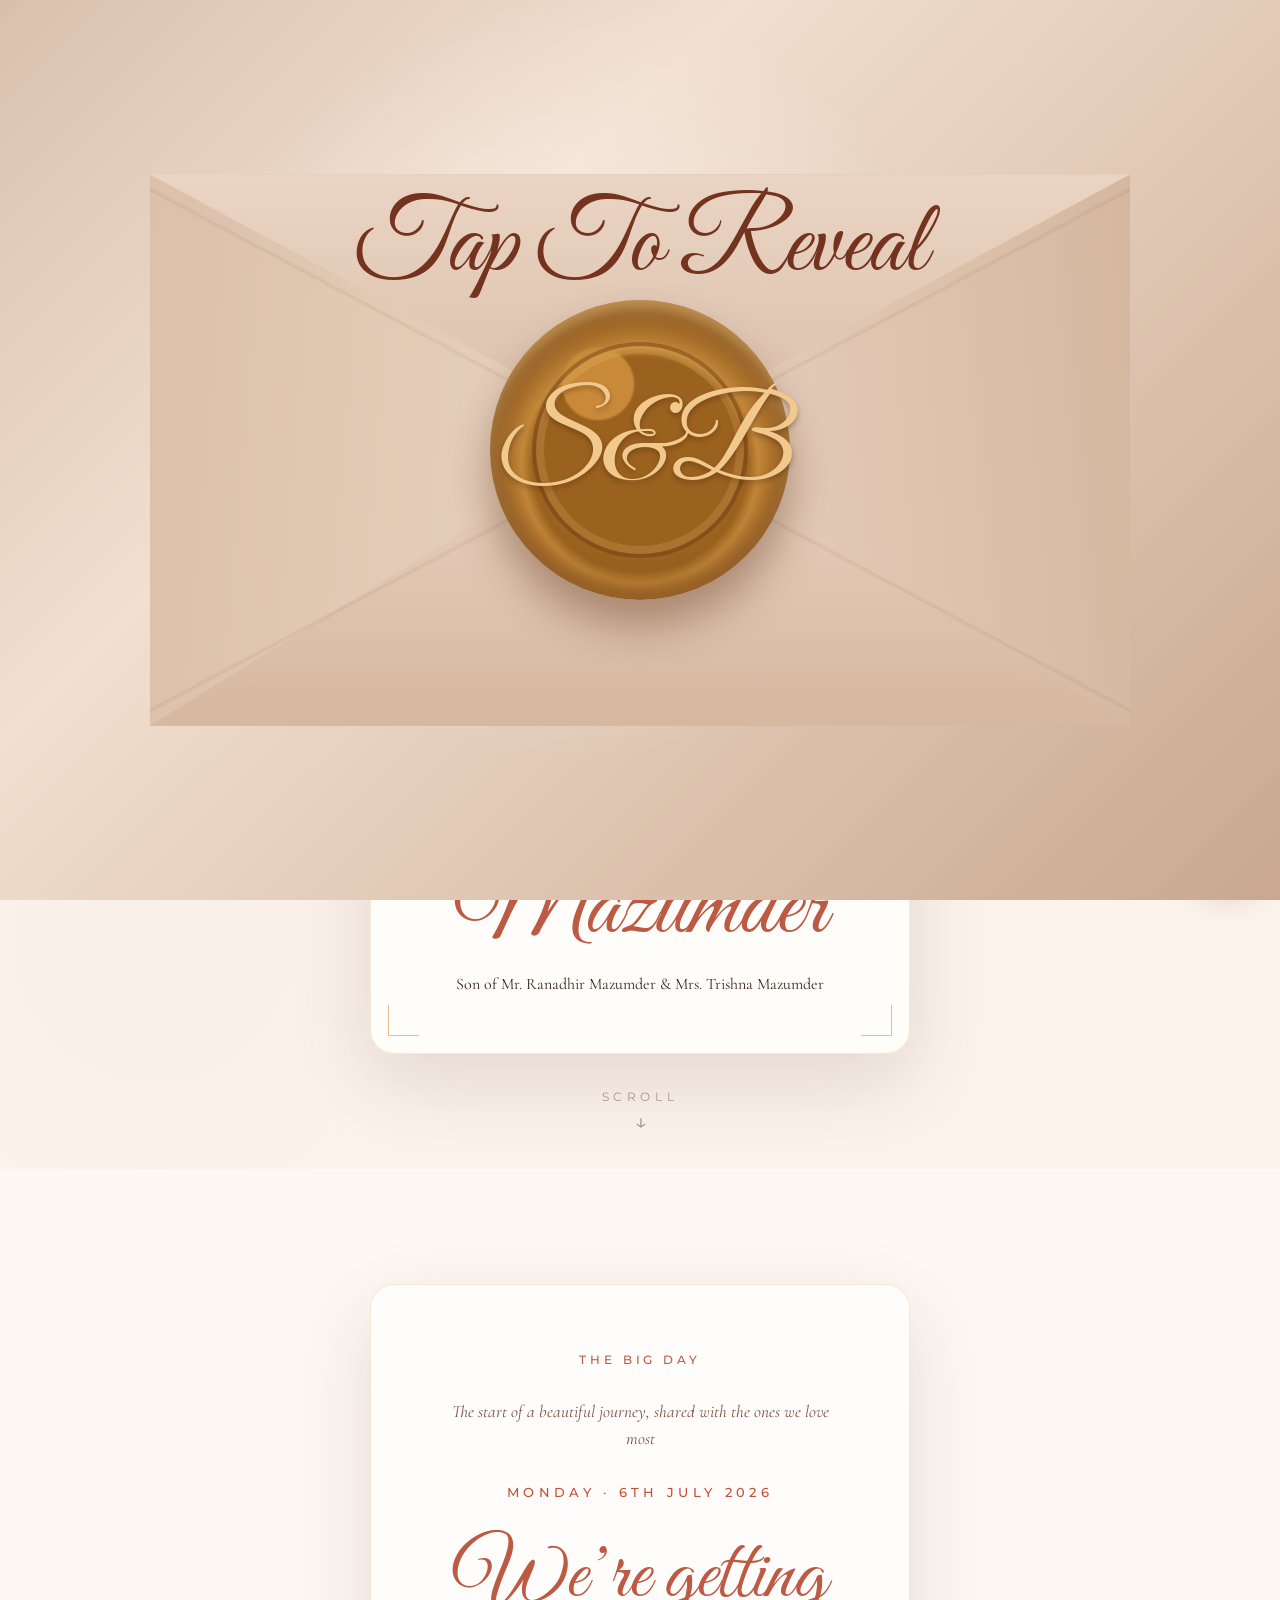
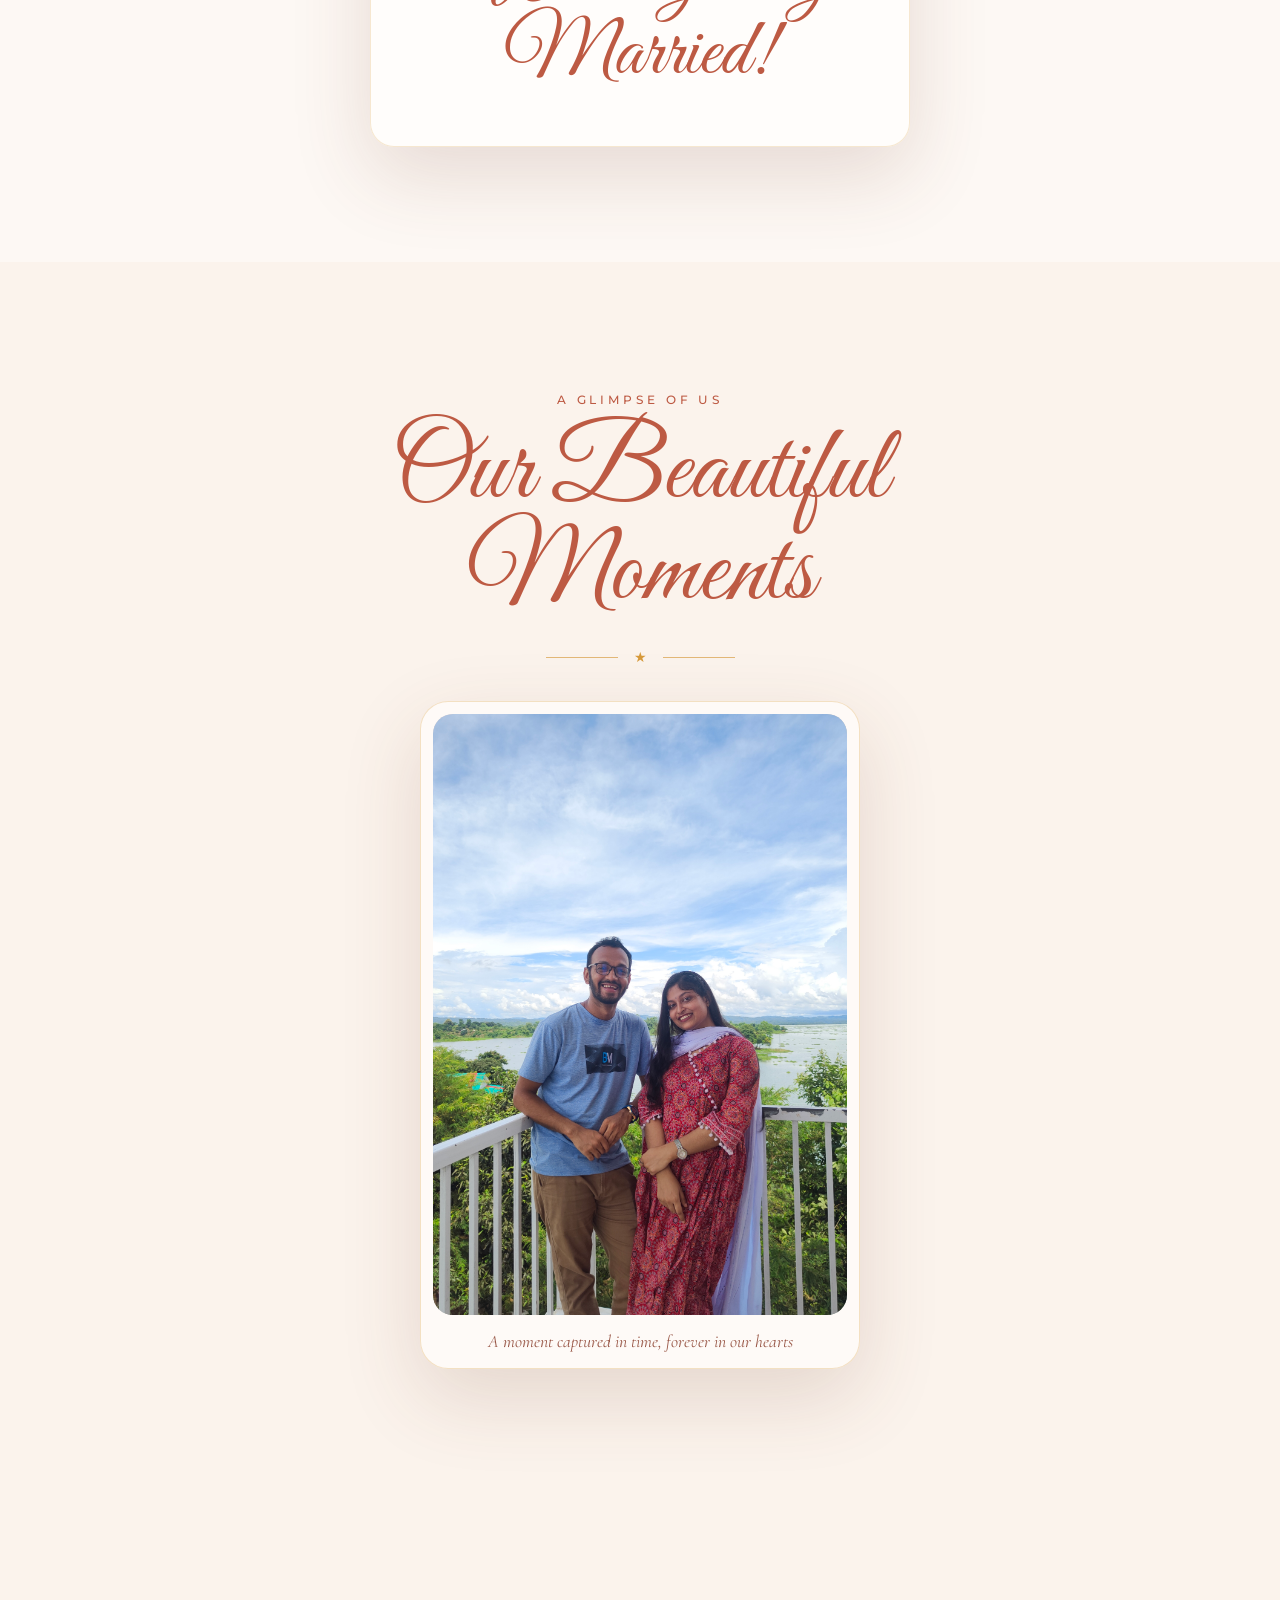
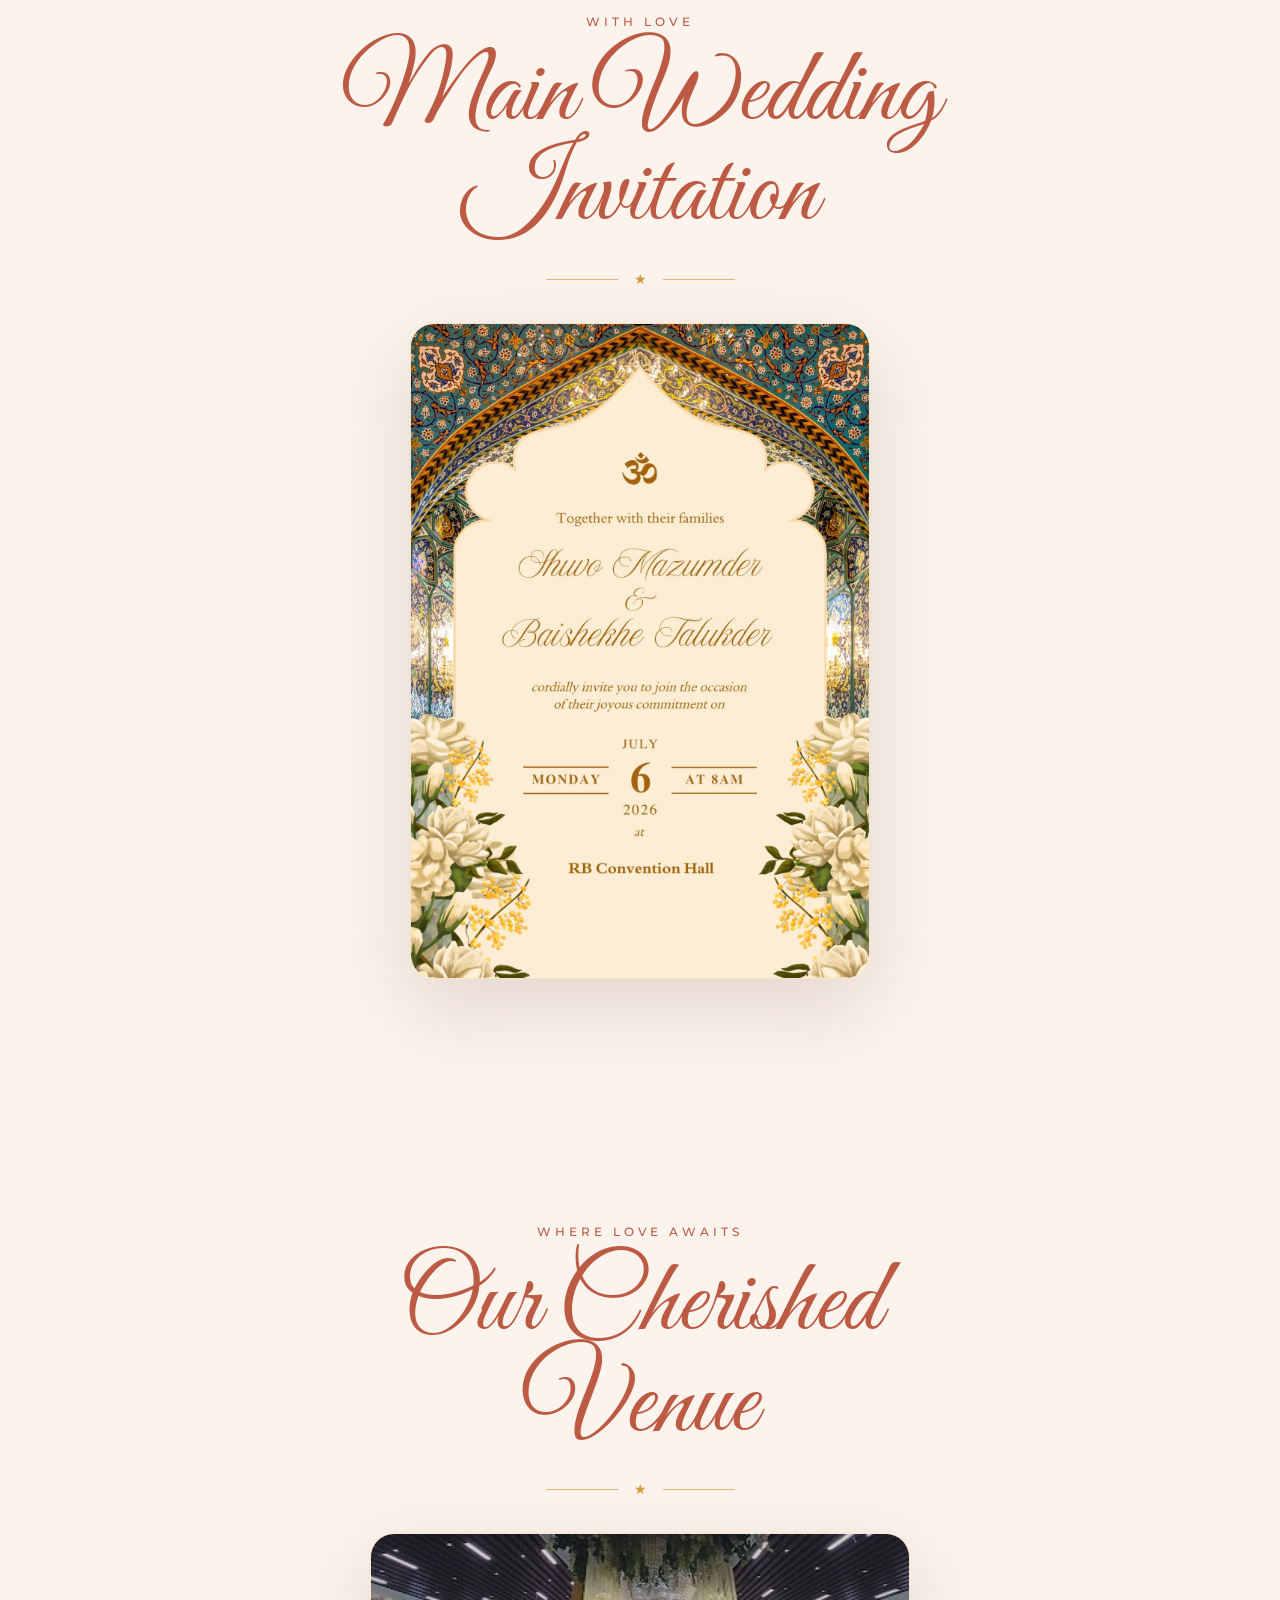
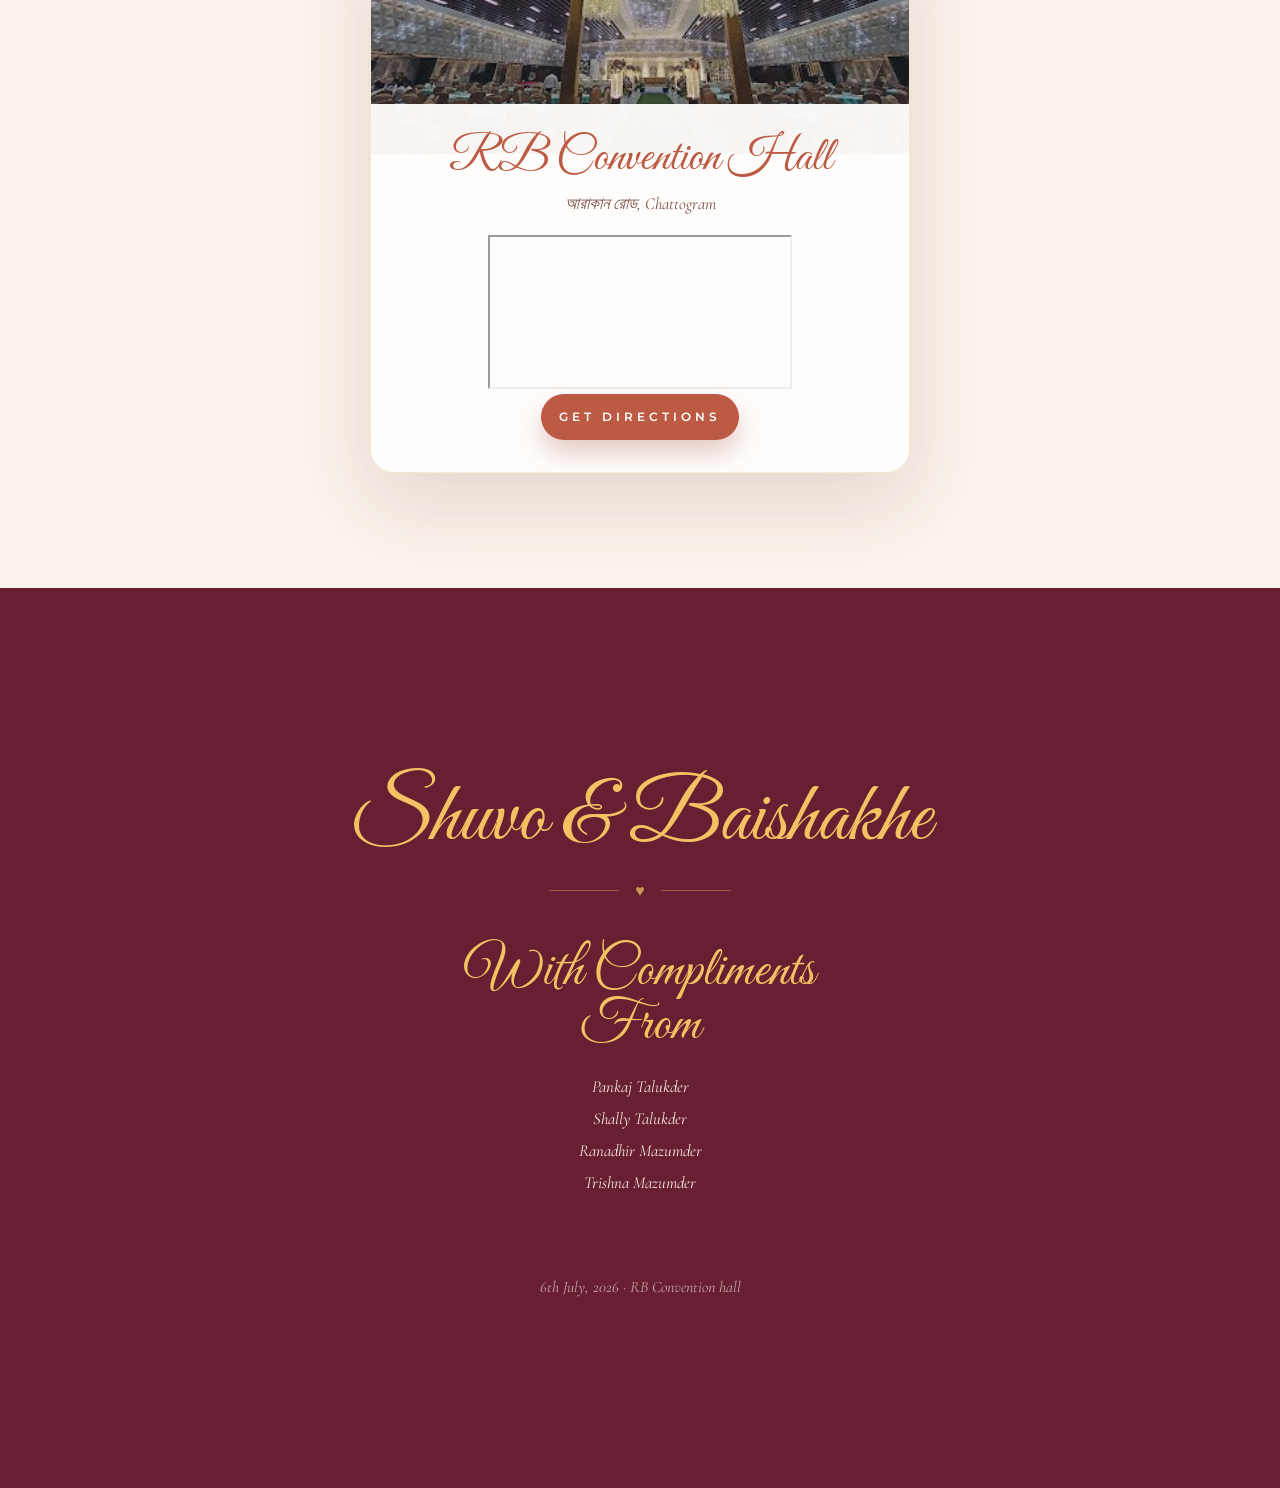
==== index.html @ 4e97ecaa "Initial commit" ====
<!doctype html>
<html lang="en">
  <head>
    <meta charset="UTF-8" />
    <meta name="viewport" content="width=device-width, initial-scale=1.0" />
    <title>Wedding Invitation</title>
    <link rel="preconnect" href="https://fonts.googleapis.com" />
    <link rel="preconnect" href="https://fonts.gstatic.com" crossorigin />
    <link
      href="https://fonts.googleapis.com/css2?family=Cormorant+Garamond:ital,wght@0,400;0,500;0,600;1,400;1,500&family=Great+Vibes&family=Montserrat:wght@400;500;600&display=swap"
      rel="stylesheet"
    />
    <link rel="stylesheet" href="styles.css" />
  </head>
  <body>
    <main class="site-shell">
      <section class="reveal-screen" id="revealScreen" aria-label="Tap to reveal invitation">
        <div class="envelope-scene">
          <p class="tap-title">Tap To Reveal</p>
          <button class="seal-button" id="openInvite" type="button" aria-label="Open wedding invitation">
            <span class="seal-ring"></span>
            <span class="seal-initials">S&amp;B</span>
          </button>
          <div class="envelope">
            <div class="flap flap-top"></div>
            <div class="flap flap-left"></div>
            <div class="flap flap-right"></div>
            <div class="flap flap-bottom"></div>
          </div>
        </div>
      </section>

      <section class="invitation-experience" id="invitationExperience" aria-label="Wedding invitation">
        <div class="petals" id="petals" aria-hidden="true"></div>
        <div class="gold-corners" aria-hidden="true"></div>

        <section class="panel hero-panel" aria-label="Main invitation message">
          <article class="invitation-card">
            <div class="corner-lines" aria-hidden="true"></div>
            <div class="ganesh">ॐ</div>
            <p class="sanskrit">মাঙ্গল্যং তন্তুনানেন জীবনং শুভমস্তু বঃ ।<br />সৌভাগ্যং সন্ততিং চৈব দম্পত্যোঃ শুভমস্তু চ ॥</p>
            <p class="invite-copy">
              With the blessings of the Almighty and our respected elders,<br />
              we joyfully request your gracious presence on the wedding celebration of
            </p>
            <h1 class="couple-name">Baishakhe Talukder</h1>
            <p class="family-line">Daughter of Mr. Pankaj Talukder &amp; Mrs. Shally Talukder</p>
            <div class="ampersand">&amp;</div>
            <h2 class="couple-name">Shuvo Mazumder</h2>
            <p class="family-line">Son of Mr. Ranadhir Mazumder &amp; Mrs. Trishna Mazumder</p>
          </article>
          <a class="scroll-cue" href="#bigDay" aria-label="Scroll to wedding date">Scroll <span>↓</span></a>
        </section>

        <section class="panel date-panel" id="bigDay" aria-label="Wedding date">
          <article class="date-card">
            <p class="eyebrow">The Big Day</p>
            <p class="soft-copy">The start of a beautiful journey, shared with the ones we love most</p>
            <p class="date-line">Monday · 6th July 2026</p>
            <h2 class="script-title">We’re getting Married!</h2>
          </article>
        </section>

        <section class="panel moments-panel" aria-label="Photo slideshow">
          <div class="section-heading">
            <p class="eyebrow">A Glimpse Of Us</p>
            <h2>Our Beautiful<br />Moments</h2>
            <span class="divider">★</span>
          </div>
          <figure class="photo-frame">
            <div class="slide-stack" id="slideStack">
              <img src="assets/photo-1.jpg" alt="Couple memory 1" />
              <img src="assets/photo-2.jpg" alt="Couple memory 2" />
              <img src="assets/photo-3.jpg" alt="Couple memory 3" />
              <img src="assets/photo-4.jpg" alt="Couple memory 4" />
              <img src="assets/photo-5.jpg" alt="Couple memory 5" />
              <img src="assets/photo-6.jpg" alt="Couple memory 6" />
              <img src="assets/photo-7.jpg" alt="Couple memory 7" />
              <img src="assets/photo-8.jpg" alt="Couple memory 8" />
            </div>
            <figcaption>A moment captured in time, forever in our hearts</figcaption>
          </figure>
        </section>

        <section class="panel invitation-image-panel" aria-label="Wedding invitation card image">
          <div class="section-heading">
            <p class="eyebrow">With Love</p>
            <h2>Main Wedding<br />Invitation</h2>
            <span class="divider">★</span>
          </div>
          <div class="image-card tall-image-card">
            <img src="assets/main-invitation-card.jpg" alt="Main wedding invitation card" />
            <div class="image-fallback">
              <span>Main invitation card image</span>
              <small>Replace: assets/main-invitation-card.jpg</small>
            </div>
          </div>
        </section>

        <section class="panel venue-panel" aria-label="Wedding venue">
  <div class="section-heading">
    <p class="eyebrow">Where Love Awaits</p>
    <h2>Our Cherished<br />Venue</h2>
    <span class="divider">★</span>
  </div>

  <article class="venue-card">
    <img src="assets/venue.jpg" alt="Wedding venue" />
    <div class="venue-photo-fallback">Venue Photo</div>

    <div class="venue-details">
      <h3>RB Convention Hall</h3>
      <p>আরাকান রোড, Chattogram</p>

      <div class="map-embed" aria-label="Venue map">
        <iframe
          title="Wedding venue map"
          src="https://maps.google.com/maps?q=RB%20Convention%20Hall%20Arakan%20Road%20Chattogram&t=&z=16&ie=UTF8&iwloc=&output=embed"
          loading="lazy"
          referrerpolicy="no-referrer-when-downgrade"
        ></iframe>
      </div>

      <a
        class="direction-button"
        href="https://maps.app.goo.gl/ZB1XfiJdqwA3XgRBA"
        target="_blank"
        rel="noreferrer"
      >
        Get Directions
      </a>
    </div>
  </article>
</section>


        <section class="final-panel" aria-label="Closing invitation">
          <div class="closing-content">
            <h2>Shuvo &amp; Baishakhe</h2>
            <span class="heart-line">♥</span>
            <div class="closing-grid">
              <div>
                <h3>With Compliments<br />From</h3>
                <p>Pankaj Talukder</p>
                <p>Shally Talukder</p>
                <p>Ranadhir Mazumder</p>
                <p>Trishna Mazumder</p>
              </div>
            </div>
            <p class="closing-date">6th July, 2026 · RB Convention hall</p>
          </div>
        </section>

        <button class="music-toggle" id="musicToggle" type="button" aria-label="Toggle music">
          <span id="musicIcon">♪</span>
        </button>
        <audio id="weddingMusic" src="assets/music.mp3" loop preload="auto"></audio>
      </section>
    </main>

    <script src="script.js"></script>
  </body>
</html>
---- styles.css ----
:root {
  --cream: #fbf3ec;
  --paper: #fffdfb;
  --blush: #f3ded3;
  --rose: #bd5a43;
  --deep-rose: #8f3e2d;
  --gold: #d79a3b;
  --wine: #681f32;
  --ink: #3a241c;
  --shadow: 0 28px 80px rgba(111, 63, 42, 0.16);
}

* {
  box-sizing: border-box;
}

html {
  scroll-behavior: smooth;
}

body {
  margin: 0;
  min-width: 320px;
  background: var(--cream);
  color: var(--ink);
  font-family: "Cormorant Garamond", Georgia, serif;
}

button,
a {
  -webkit-tap-highlight-color: transparent;
}

.site-shell {
  min-height: 100vh;
  overflow: hidden;
}

.reveal-screen {
  position: fixed;
  inset: 0;
  z-index: 20;
  display: grid;
  place-items: center;
  min-height: 100vh;
  background:
    radial-gradient(circle at 45% 42%, rgba(255, 255, 255, 0.5), transparent 24rem),
    linear-gradient(135deg, #d9c0ad 0%, #f1dfcf 34%, #c9a88f 100%);
  transition: opacity 900ms ease, transform 900ms ease, visibility 900ms ease;
}

.reveal-screen.is-open {
  opacity: 0;
  transform: scale(1.04);
  visibility: hidden;
  pointer-events: none;
}

.envelope-scene {
  position: relative;
  width: min(100vw, 980px);
  aspect-ratio: 16 / 9;
  display: grid;
  place-items: center;
  overflow: hidden;
  box-shadow: inset 0 0 140px rgba(102, 67, 44, 0.18);
}

.tap-title {
  position: absolute;
  top: 4%;
  z-index: 4;
  margin: 0;
  color: #74331e;
  font-family: "Great Vibes", cursive;
  font-size: clamp(3.3rem, 8vw, 6.8rem);
  line-height: 1;
  text-align: center;
}

.envelope {
  position: absolute;
  inset: 0;
  background:
    radial-gradient(circle at 20% 72%, rgba(255, 255, 255, 0.42), transparent 8rem),
    linear-gradient(145deg, #e8d0be, #d9bea8);
}

.envelope::before,
.envelope::after {
  content: "";
  position: absolute;
  inset: 0;
  background-repeat: repeat;
  background-size: 170px 170px;
  opacity: 0.32;
}

.envelope::before {
  background-image:
    radial-gradient(ellipse at center, transparent 45%, rgba(114, 78, 51, 0.12) 46%, transparent 54%),
    radial-gradient(circle, rgba(255, 255, 255, 0.55) 0 1px, transparent 2px);
}

.envelope::after {
  background:
    linear-gradient(28deg, transparent 49.7%, rgba(100, 69, 48, 0.28) 50%, transparent 50.3%),
    linear-gradient(152deg, transparent 49.7%, rgba(100, 69, 48, 0.28) 50%, transparent 50.3%);
}

.flap {
  position: absolute;
  filter: drop-shadow(0 10px 18px rgba(78, 47, 26, 0.12));
}

.flap-top {
  inset: 0 0 auto;
  height: 55%;
  background: linear-gradient(180deg, #ead4c3, #d8bca6);
  clip-path: polygon(0 0, 100% 0, 50% 100%);
  transform-origin: top center;
  transition: transform 1100ms cubic-bezier(0.19, 1, 0.22, 1);
}

.flap-left {
  inset: 0 auto 0 0;
  width: 52%;
  background: linear-gradient(95deg, #dbc0aa, #ead5c2);
  clip-path: polygon(0 0, 100% 50%, 0 100%);
}

.flap-right {
  inset: 0 0 0 auto;
  width: 52%;
  background: linear-gradient(265deg, #d5b79f, #ead4c3);
  clip-path: polygon(100% 0, 0 50%, 100% 100%);
}

.flap-bottom {
  inset: auto 0 0;
  height: 55%;
  background: linear-gradient(0deg, #d6b79f, #ead4c3);
  clip-path: polygon(0 100%, 100% 100%, 50% 0);
}

.seal-button {
  position: relative;
  z-index: 5;
  display: grid;
  place-items: center;
  width: clamp(180px, 24vw, 300px);
  aspect-ratio: 1;
  border: 0;
  border-radius: 999px;
  color: #f2c98d;
  cursor: pointer;
  background:
    radial-gradient(circle at 36% 28%, #c88a39 0 12%, transparent 13%),
    radial-gradient(circle at 50% 55%, #9b611f 0 48%, #c38739 53%, #8e571d 68%, #d09b54 100%);
  box-shadow:
    inset 0 9px 20px rgba(255, 221, 156, 0.45),
    inset 0 -12px 24px rgba(86, 41, 13, 0.42),
    0 26px 42px rgba(89, 48, 22, 0.4);
  transition: transform 250ms ease;
}

.seal-button:hover {
  transform: translateY(-2px) scale(1.02);
}

.seal-button:active {
  transform: scale(0.96);
}

.seal-ring {
  position: absolute;
  inset: 14%;
  border: 4px solid rgba(95, 52, 17, 0.38);
  border-radius: inherit;
  box-shadow: inset 0 0 0 8px rgba(255, 211, 131, 0.16);
}

.seal-initials {
  position: relative;
  z-index: 1;
  font-family: "Great Vibes", cursive;
  font-size: clamp(4.2rem, 9vw, 8rem);
  line-height: 1;
  text-shadow: 0 3px 5px rgba(68, 35, 12, 0.38);
}

.reveal-screen.is-opening .flap-top {
  transform: rotateX(162deg);
}

.reveal-screen.is-opening .seal-button {
  animation: sealPop 900ms ease forwards;
}

@keyframes sealPop {
  42% {
    transform: scale(0.88);
  }
  100% {
    transform: scale(0.2);
    opacity: 0;
  }
}

.invitation-experience {
  position: relative;
  min-height: 100vh;
  background:
    linear-gradient(rgba(251, 243, 236, 0.78), rgba(251, 243, 236, 0.94)),
    radial-gradient(circle at 12% 15%, rgba(221, 142, 129, 0.22), transparent 18rem),
    radial-gradient(circle at 85% 2%, rgba(214, 154, 59, 0.16), transparent 20rem),
    var(--cream);
}

.hero-panel::before {
  content: "";
  position: absolute;
  inset: 0 0 auto;
  height: 210px;
  opacity: 0.34;
  background:
    radial-gradient(circle at 25% 35%, #d98b9b 0 34px, transparent 36px),
    radial-gradient(circle at 33% 18%, #f2bec9 0 48px, transparent 50px),
    radial-gradient(circle at 45% 32%, #efd6b5 0 52px, transparent 54px),
    radial-gradient(circle at 58% 18%, #d48b9b 0 48px, transparent 50px),
    radial-gradient(circle at 70% 34%, #efd6b5 0 40px, transparent 42px);
  filter: blur(0.2px);
}

.gold-corners::before,
.gold-corners::after,
.gold-corners {
  pointer-events: none;
}

.gold-corners::before,
.gold-corners::after {
  content: "";
  position: fixed;
  z-index: 2;
  width: 62px;
  height: 62px;
  border-color: rgba(215, 154, 59, 0.62);
}

.gold-corners::before {
  left: 20px;
  top: 20px;
  border-left: 1px solid;
  border-top: 1px solid;
}

.gold-corners::after {
  right: 20px;
  bottom: 20px;
  border-right: 1px solid;
  border-bottom: 1px solid;
}

.panel {
  position: relative;
  display: grid;
  place-items: center;
  min-height: 100vh;
  padding: clamp(5rem, 9vw, 8rem) 1rem;
}

.invitation-card,
.date-card,
.venue-card {
  position: relative;
  z-index: 1;
  width: min(100%, 540px);
  border: 1px solid rgba(215, 154, 59, 0.22);
  border-radius: 24px;
  background: rgba(255, 253, 251, 0.94);
  box-shadow: var(--shadow);
}

.invitation-card {
  min-height: 710px;
  padding: clamp(2.1rem, 4vw, 3.6rem);
  text-align: center;
}

.corner-lines {
  position: absolute;
  inset: 16px;
  border: 1px solid transparent;
  background:
    linear-gradient(var(--gold), var(--gold)) left top / 31px 1px no-repeat,
    linear-gradient(var(--gold), var(--gold)) left top / 1px 31px no-repeat,
    linear-gradient(var(--gold), var(--gold)) right top / 31px 1px no-repeat,
    linear-gradient(var(--gold), var(--gold)) right top / 1px 31px no-repeat,
    linear-gradient(var(--gold), var(--gold)) left bottom / 31px 1px no-repeat,
    linear-gradient(var(--gold), var(--gold)) left bottom / 1px 31px no-repeat,
    linear-gradient(var(--gold), var(--gold)) right bottom / 31px 1px no-repeat,
    linear-gradient(var(--gold), var(--gold)) right bottom / 1px 31px no-repeat;
  opacity: 0.6;
}

.ganesh {
  margin-top: 1.2rem;
  font-family: Georgia, serif;
  font-size: 3rem;
}

.sanskrit,
.eyebrow,
.date-line {
  color: var(--rose);
  font-family: Montserrat, Arial, sans-serif;
  font-size: 0.76rem;
  font-weight: 500;
  letter-spacing: 0.32em;
  line-height: 1.8;
  text-transform: uppercase;
}

.invite-copy,
.soft-copy {
  max-width: 390px;
  margin: 1.7rem auto;
  color: #7b5145;
  font-size: 1.08rem;
  font-style: italic;
  line-height: 1.6;
}

.couple-name,
.script-title,
.section-heading h2,
.venue-card h3,
.ceremony-card h3,
.closing-content h2,
.closing-grid h3 {
  color: var(--rose);
  font-family: "Great Vibes", cursive;
  font-weight: 400;
  line-height: 0.95;
}

.couple-name {
  margin: 1.4rem 0 1rem;
  font-size: clamp(4rem, 9vw, 6.2rem);
}

.family-line {
  margin: 0.5rem auto;
  font-size: 1rem;
}

.ampersand {
  display: grid;
  grid-template-columns: 1fr auto 1fr;
  align-items: center;
  gap: 1.3rem;
  width: min(180px, 50%);
  margin: 2rem auto;
  color: var(--gold);
  font-family: "Great Vibes", cursive;
  font-size: 2.2rem;
}

.ampersand::before,
.ampersand::after,
.divider::before,
.divider::after {
  content: "";
  height: 1px;
  background: rgba(215, 154, 59, 0.65);
}

.scroll-cue {
  position: absolute;
  bottom: 2.1rem;
  display: grid;
  gap: 0.2rem;
  color: rgba(92, 52, 43, 0.48);
  font-family: Montserrat, Arial, sans-serif;
  font-size: 0.72rem;
  letter-spacing: 0.4em;
  text-align: center;
  text-decoration: none;
  text-transform: uppercase;
}

.scroll-cue span {
  font-size: 1.4rem;
  letter-spacing: 0;
}

.date-panel {
  min-height: 62vh;
  background: rgba(255, 255, 255, 0.4);
}

.date-card {
  min-height: 310px;
  padding: 3.2rem 2rem;
  text-align: center;
}

.date-line {
  color: #c45038;
  font-size: 0.84rem;
}

.script-title {
  margin: 2.2rem 0 0;
  font-size: clamp(3.2rem, 9vw, 5.1rem);
}

.section-heading {
  position: relative;
  z-index: 1;
  margin-bottom: 2.2rem;
  text-align: center;
}

.section-heading h2 {
  margin: 0.5rem 0 1.2rem;
  font-size: clamp(4rem, 10vw, 6.6rem);
}

.divider {
  display: inline-grid;
  grid-template-columns: 72px auto 72px;
  gap: 1rem;
  align-items: center;
  color: var(--gold);
  font-size: 0.86rem;
}

.moments-panel,
.invitation-image-panel,
.venue-panel,
.ceremonies-panel {
  align-content: center;
}

.photo-frame {
  position: relative;
  z-index: 1;
  width: min(100%, 440px);
  margin: 0;
  padding: 12px;
  border: 1px solid rgba(215, 154, 59, 0.28);
  border-radius: 28px;
  background: rgba(255, 253, 251, 0.72);
  box-shadow: var(--shadow);
}

.slide-stack {
  position: relative;
  aspect-ratio: 4 / 5.8;
  overflow: hidden;
  border-radius: 20px;
  background:
    linear-gradient(rgba(255, 250, 246, 0.28), rgba(255, 250, 246, 0.28)),
    radial-gradient(circle at 35% 25%, #c2d5c7, transparent 9rem),
    radial-gradient(circle at 60% 62%, #b58b78, transparent 11rem),
    linear-gradient(135deg, #e9c9bb, #748d86);
}

.slide-stack img {
  position: absolute;
  inset: 0;
  width: 100%;
  height: 100%;
  object-fit: cover;
  opacity: 0;
  transform: translateX(16px) scale(1.02);
  transition: opacity 900ms ease, transform 900ms ease;
}

.slide-stack img.is-active {
  opacity: 1;
  transform: translateX(0) scale(1);
}

.slide-stack::after {
  content: "Photo slideshow";
  position: absolute;
  inset: 0;
  display: grid;
  place-items: center;
  color: rgba(255, 255, 255, 0.86);
  font-family: Montserrat, Arial, sans-serif;
  font-size: 0.78rem;
  letter-spacing: 0.28em;
  text-transform: uppercase;
  text-shadow: 0 2px 12px rgba(0, 0, 0, 0.26);
}

.slide-stack.has-image::after {
  display: none;
}

.photo-frame figcaption {
  padding: 1rem 0 0.25rem;
  color: #9a5949;
  font-size: 1.1rem;
  font-style: italic;
  text-align: center;
}

.image-card {
  position: relative;
  z-index: 1;
  width: min(100%, 460px);
  overflow: hidden;
  border: 1px solid rgba(215, 154, 59, 0.25);
  border-radius: 24px;
  background: rgba(255, 253, 251, 0.88);
  box-shadow: var(--shadow);
}

.tall-image-card {
  aspect-ratio: 4 / 5.7;
}

.image-card img,
.venue-card > img {
  position: absolute;
  inset: 0;
  z-index: 1;
  width: 100%;
  height: 100%;
  object-fit: cover;
}

.image-card img:not([src]),
.venue-card > img:not([src]) {
  display: none;
}

.image-fallback,
.venue-photo-fallback,
.map-placeholder {
  position: absolute;
  inset: 0;
  display: grid;
  place-items: center;
  padding: 2rem;
  text-align: center;
  background:
    linear-gradient(rgba(255, 253, 251, 0.88), rgba(255, 253, 251, 0.88)),
    repeating-linear-gradient(135deg, #f6ded5 0 18px, #fff7f1 18px 36px);
}

.image-fallback span {
  color: var(--rose);
  font-family: "Great Vibes", cursive;
  font-size: 3rem;
}

.image-fallback small {
  display: block;
  margin-top: 0.5rem;
  color: #946457;
  font-family: Montserrat, Arial, sans-serif;
  font-size: 0.72rem;
  letter-spacing: 0.08em;
}

.venue-card {
  overflow: hidden;
  padding-top: 170px;
}

.venue-card > img,
.venue-photo-fallback {
  bottom: auto;
  height: 220px;
}

.venue-details {
  position: relative;
  z-index: 2;
  padding: 2rem;
  text-align: center;
  background: rgba(255, 253, 251, 0.96);
}

.venue-card h3 {
  margin: 0 0 0.7rem;
  font-size: 3rem;
}

.venue-card p {
  margin: 0 auto 1.3rem;
  color: #7b5145;
  font-size: 1.05rem;
  font-style: italic;
}

.map-placeholder {
  position: relative;
  height: 190px;
  margin: 1.2rem 0 1.8rem;
  border: 1px solid rgba(215, 154, 59, 0.18);
  color: rgba(90, 71, 62, 0.5);
  background:
    linear-gradient(90deg, rgba(119, 145, 172, 0.08) 1px, transparent 1px) 0 0 / 32px 32px,
    linear-gradient(rgba(119, 145, 172, 0.08) 1px, transparent 1px) 0 0 / 32px 32px,
    #eef2ee;
  font-family: Montserrat, Arial, sans-serif;
  letter-spacing: 0.1em;
  text-transform: uppercase;
}

.direction-button {
  display: inline-flex;
  align-items: center;
  justify-content: center;
  min-width: 198px;
  min-height: 46px;
  border-radius: 999px;
  background: var(--rose);
  color: white;
  font-family: Montserrat, Arial, sans-serif;
  font-size: 0.72rem;
  font-weight: 600;
  letter-spacing: 0.35em;
  text-decoration: none;
  text-transform: uppercase;
  box-shadow: 0 13px 24px rgba(154, 62, 42, 0.26);
}

.ceremony-card {
  position: relative;
  z-index: 1;
  display: grid;
  justify-items: center;
  width: min(100%, 500px);
  text-align: center;
}

.ceremony-card h3 {
  margin: 0.4rem 0 1.6rem;
  font-size: clamp(3rem, 8vw, 4.6rem);
}

.ceremony-image {
  width: min(100%, 390px);
}

.final-panel {
  position: relative;
  z-index: 1;
  min-height: 100vh;
  display: grid;
  place-items: center;
  padding: clamp(4rem, 9vw, 7rem) 1rem;
  color: rgba(255, 247, 235, 0.92);
  background: var(--wine);
}

.final-panel .petal {
  opacity: 0.8;
}

.closing-content {
  width: min(100%, 760px);
  text-align: center;
}

.closing-content h2 {
  margin: 0;
  color: #f5c263;
  font-size: clamp(3.3rem, 7vw, 5.4rem);
}

.heart-line {
  display: grid;
  grid-template-columns: 70px auto 70px;
  gap: 1rem;
  align-items: center;
  justify-content: center;
  margin: 1.2rem auto 2.8rem;
  color: rgba(245, 194, 99, 0.72);
}

.heart-line::before,
.heart-line::after {
  content: "";
  height: 1px;
  background: rgba(245, 194, 99, 0.34);
}

.closing-grid {
  display: flex;
  justify-content: center;
  align-items: center;
  text-align: center;
}

.closing-grid h3 {
  margin: 0 0 1.5rem;
  color: #f5c263;
  font-size: clamp(2.5rem, 5vw, 3.5rem);
}

.closing-grid p {
  margin: 0.7rem 0;
  font-size: 1.05rem;
  font-style: italic;
}

.highlight {
  color: #f5c263;
}

.closing-date {
  margin: 4.5rem 0 0;
  color: rgba(255, 247, 235, 0.62);
  font-size: 1rem;
  font-style: italic;
}

.music-toggle {
  position: fixed;
  right: 24px;
  bottom: 24px;
  z-index: 8;
  display: grid;
  place-items: center;
  width: 58px;
  height: 58px;
  border: 1px solid rgba(255, 255, 255, 0.4);
  border-radius: 50%;
  background: #c66343;
  color: white;
  cursor: pointer;
  font-family: Montserrat, Arial, sans-serif;
  font-size: 1.6rem;
  box-shadow: 0 16px 34px rgba(109, 50, 31, 0.32);
}

.music-toggle.is-paused {
  opacity: 0.7;
}

.petals {
  position: fixed;
  inset: 0;
  z-index: 3;
  overflow: hidden;
  pointer-events: none;
}

.petal {
  position: absolute;
  top: -24px;
  width: 15px;
  height: 7px;
  border-radius: 100% 0 100% 0;
  background: var(--petal-color, #d69a3b);
  opacity: 0.76;
  animation: petalFall var(--fall-duration, 12s) linear infinite;
}

@keyframes petalFall {
  from {
    transform: translate3d(var(--start-x), -10vh, 0) rotate(0deg);
  }
  to {
    transform: translate3d(var(--end-x), 108vh, 0) rotate(580deg);
  }
}

@media (max-width: 720px) {
  .envelope-scene {
    width: 100vw;
    height: 100vh;
    aspect-ratio: auto;
  }

  .tap-title {
    top: 14%;
  }

  .panel {
    padding: 4.8rem 1rem;
  }

  .invitation-card {
    min-height: auto;
    padding: 2.3rem 1.3rem;
  }

  .sanskrit,
  .eyebrow,
  .date-line {
    letter-spacing: 0.22em;
  }

  .invite-copy,
  .soft-copy {
    font-size: 1rem;
  }

  .couple-name {
    font-size: 4rem;
  }

  .section-heading h2 {
    font-size: 4.1rem;
  }

  .photo-frame,
  .image-card,
  .venue-card {
    width: min(100%, 390px);
  }

.closing-grid {
  display: flex;
  justify-content: center;
  align-items: center;
  text-align: center;
}

  .music-toggle {
    right: 16px;
    bottom: 16px;
    width: 52px;
    height: 52px;
  }
}

@media (prefers-reduced-motion: reduce) {
  *,
  *::before,
  *::after {
    scroll-behavior: auto !important;
    animation-duration: 1ms !important;
    animation-iteration-count: 1 !important;
    transition-duration: 1ms !important;
  }
}
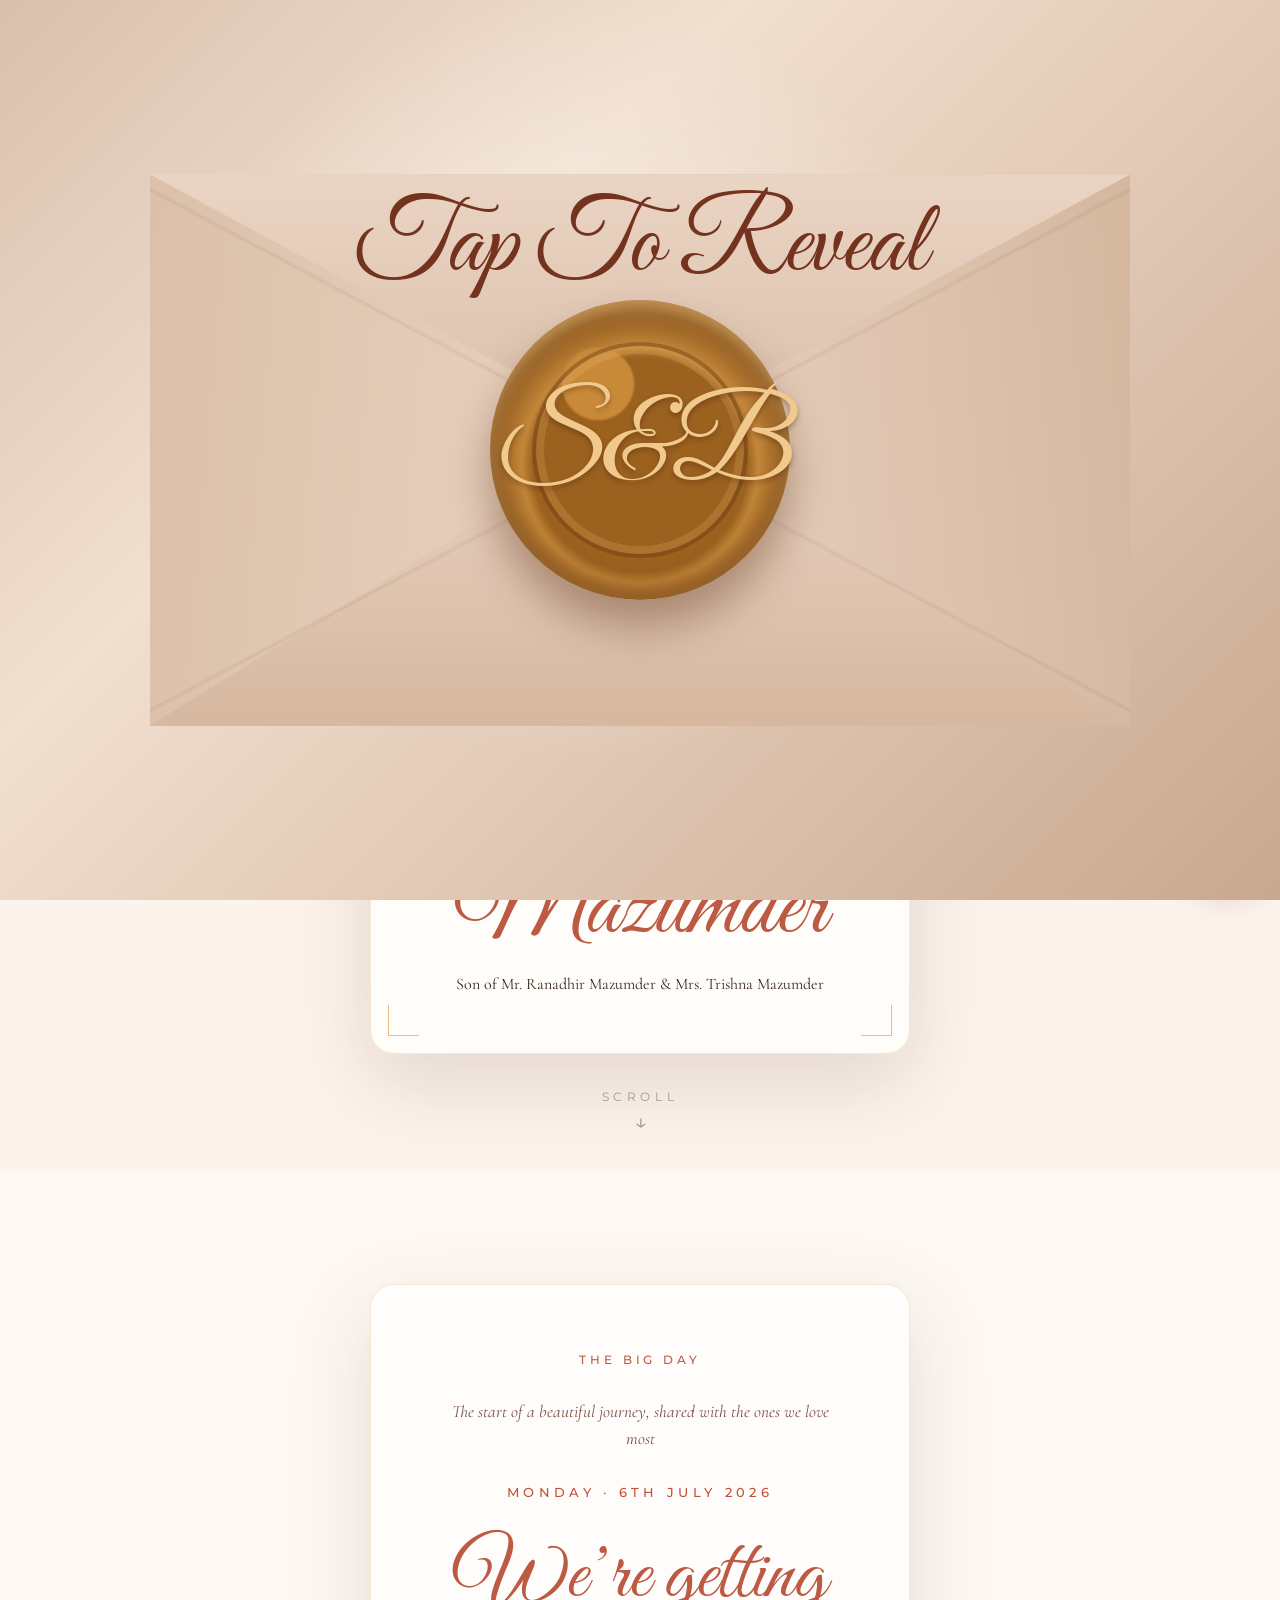
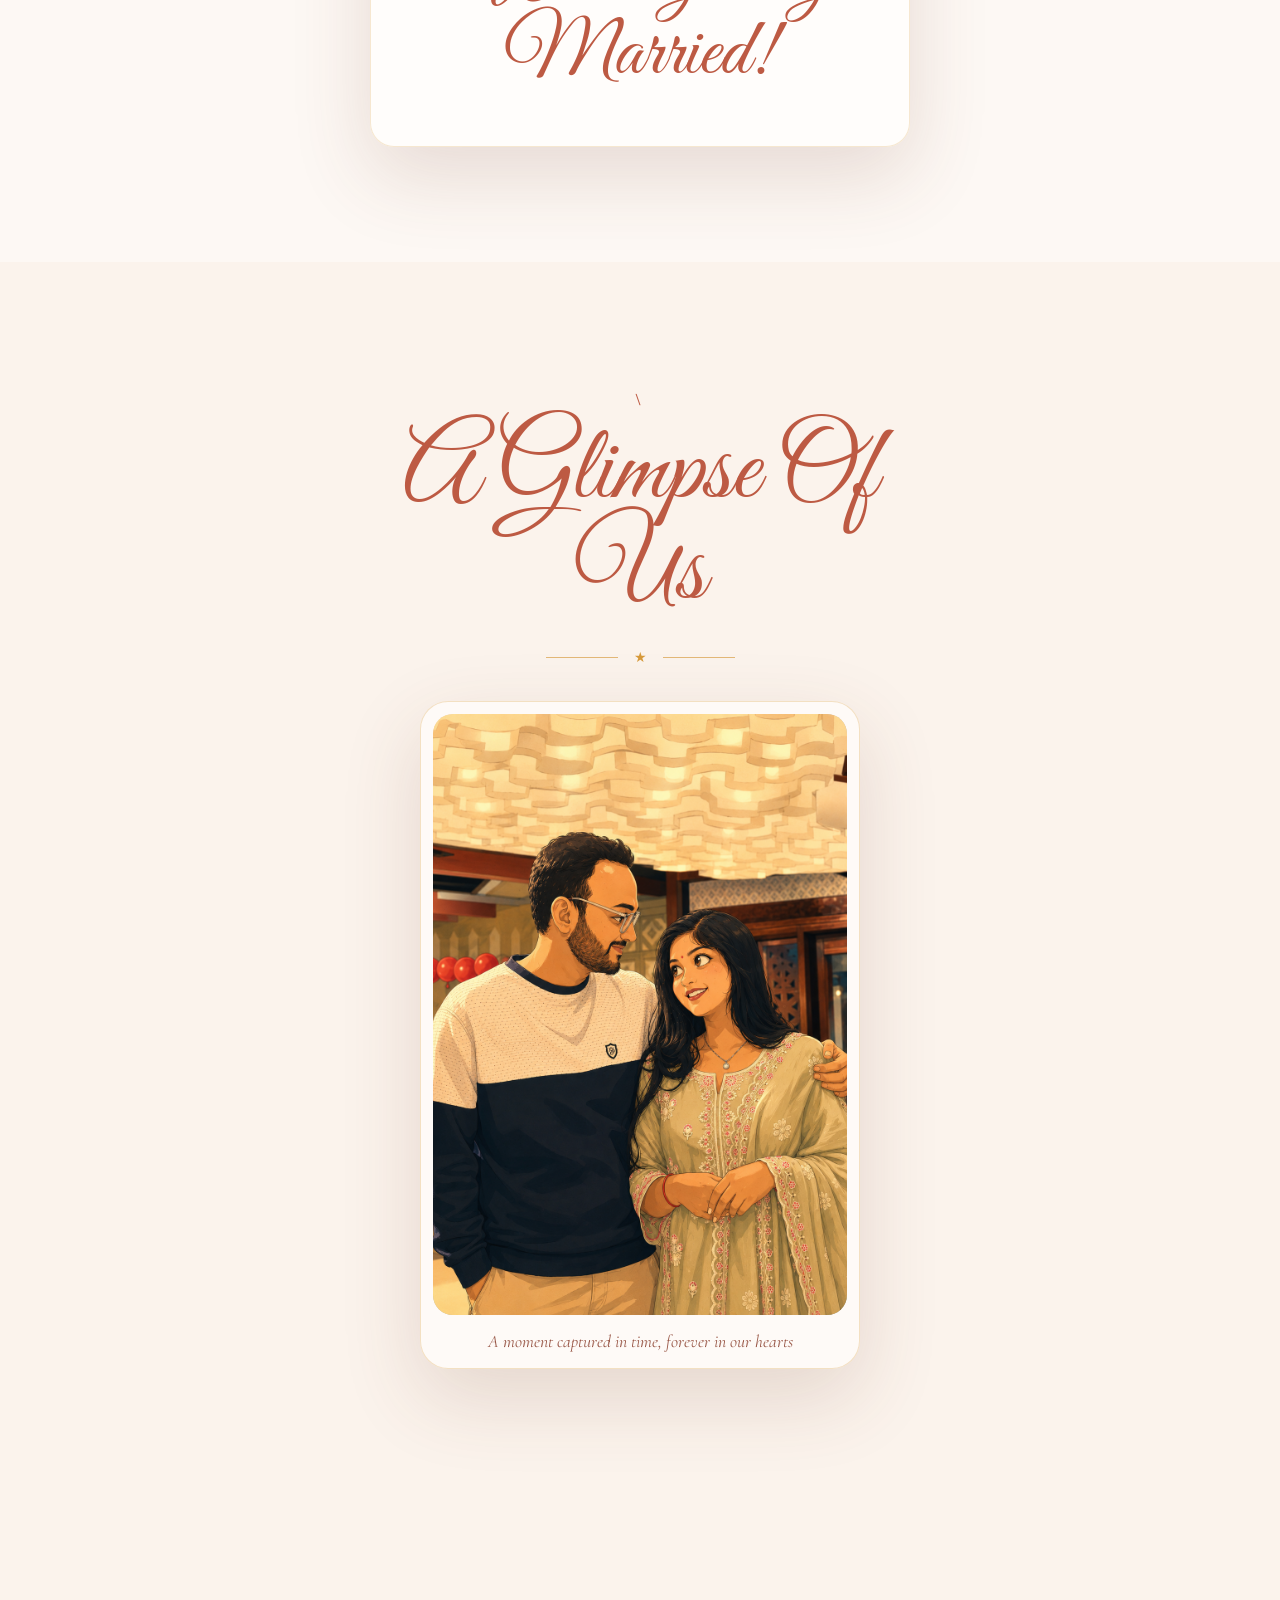
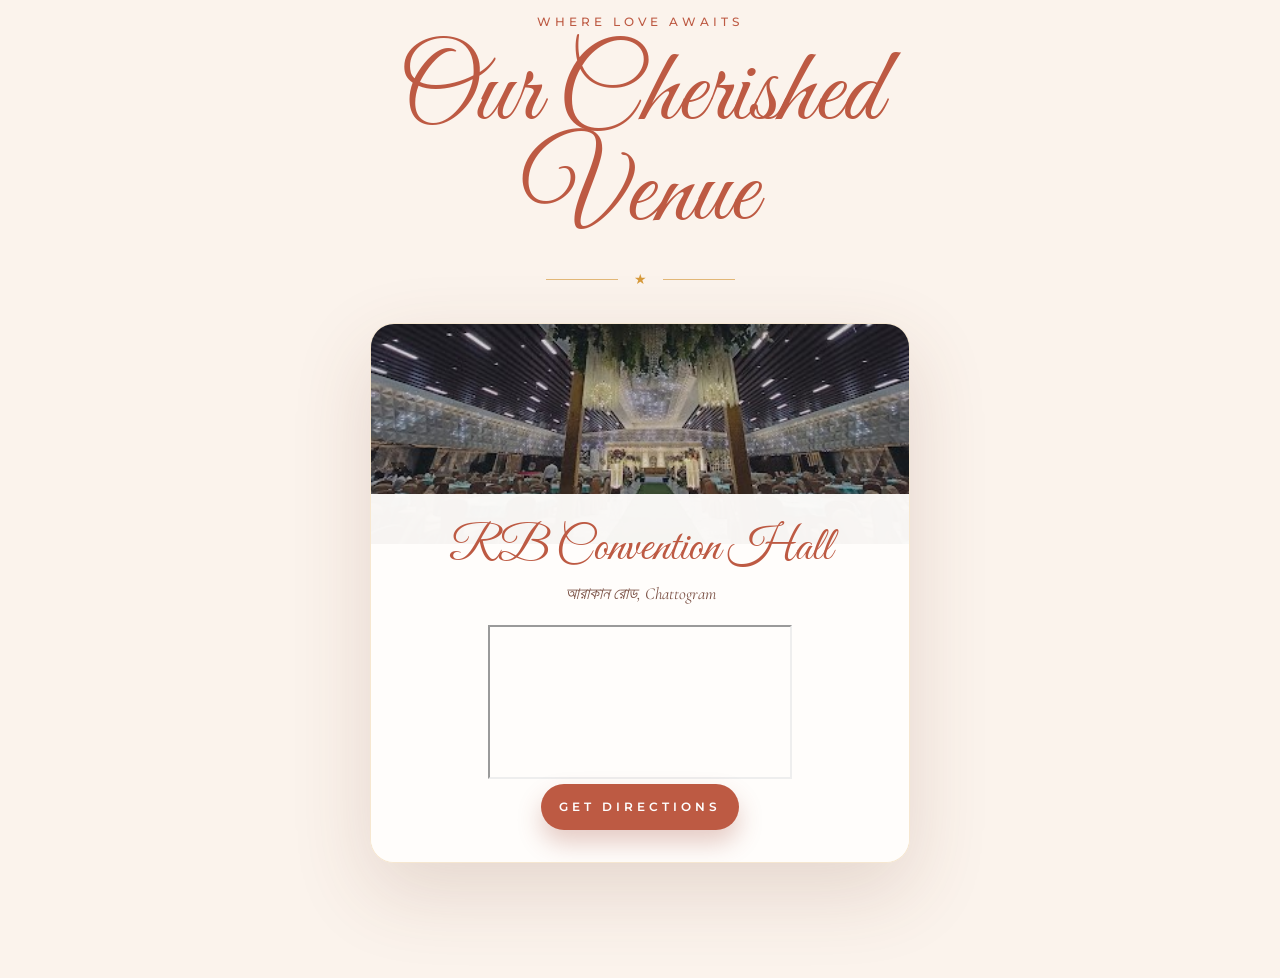
==== commit ec5dd4bc: "Update index.html" ====
--- a/index.html
+++ b/index.html
@@ -63,8 +63,8 @@
 
         <section class="panel moments-panel" aria-label="Photo slideshow">
           <div class="section-heading">
-            <p class="eyebrow">A Glimpse Of Us</p>
-            <h2>Our Beautiful<br />Moments</h2>
+            <p class="eyebrow">\</p>
+            <h2>A Glimpse Of<br />Us</h2>
             <span class="divider">★</span>
           </div>
           <figure class="photo-frame">
@@ -82,20 +82,6 @@
           </figure>
         </section>
 
-        <section class="panel invitation-image-panel" aria-label="Wedding invitation card image">
-          <div class="section-heading">
-            <p class="eyebrow">With Love</p>
-            <h2>Main Wedding<br />Invitation</h2>
-            <span class="divider">★</span>
-          </div>
-          <div class="image-card tall-image-card">
-            <img src="assets/main-invitation-card.jpg" alt="Main wedding invitation card" />
-            <div class="image-fallback">
-              <span>Main invitation card image</span>
-              <small>Replace: assets/main-invitation-card.jpg</small>
-            </div>
-          </div>
-        </section>
 
         <section class="panel venue-panel" aria-label="Wedding venue">
   <div class="section-heading">
@@ -134,22 +120,6 @@
 </section>
 
 
-        <section class="final-panel" aria-label="Closing invitation">
-          <div class="closing-content">
-            <h2>Shuvo &amp; Baishakhe</h2>
-            <span class="heart-line">♥</span>
-            <div class="closing-grid">
-              <div>
-                <h3>With Compliments<br />From</h3>
-                <p>Pankaj Talukder</p>
-                <p>Shally Talukder</p>
-                <p>Ranadhir Mazumder</p>
-                <p>Trishna Mazumder</p>
-              </div>
-            </div>
-            <p class="closing-date">6th July, 2026 · RB Convention hall</p>
-          </div>
-        </section>
 
         <button class="music-toggle" id="musicToggle" type="button" aria-label="Toggle music">
           <span id="musicIcon">♪</span>
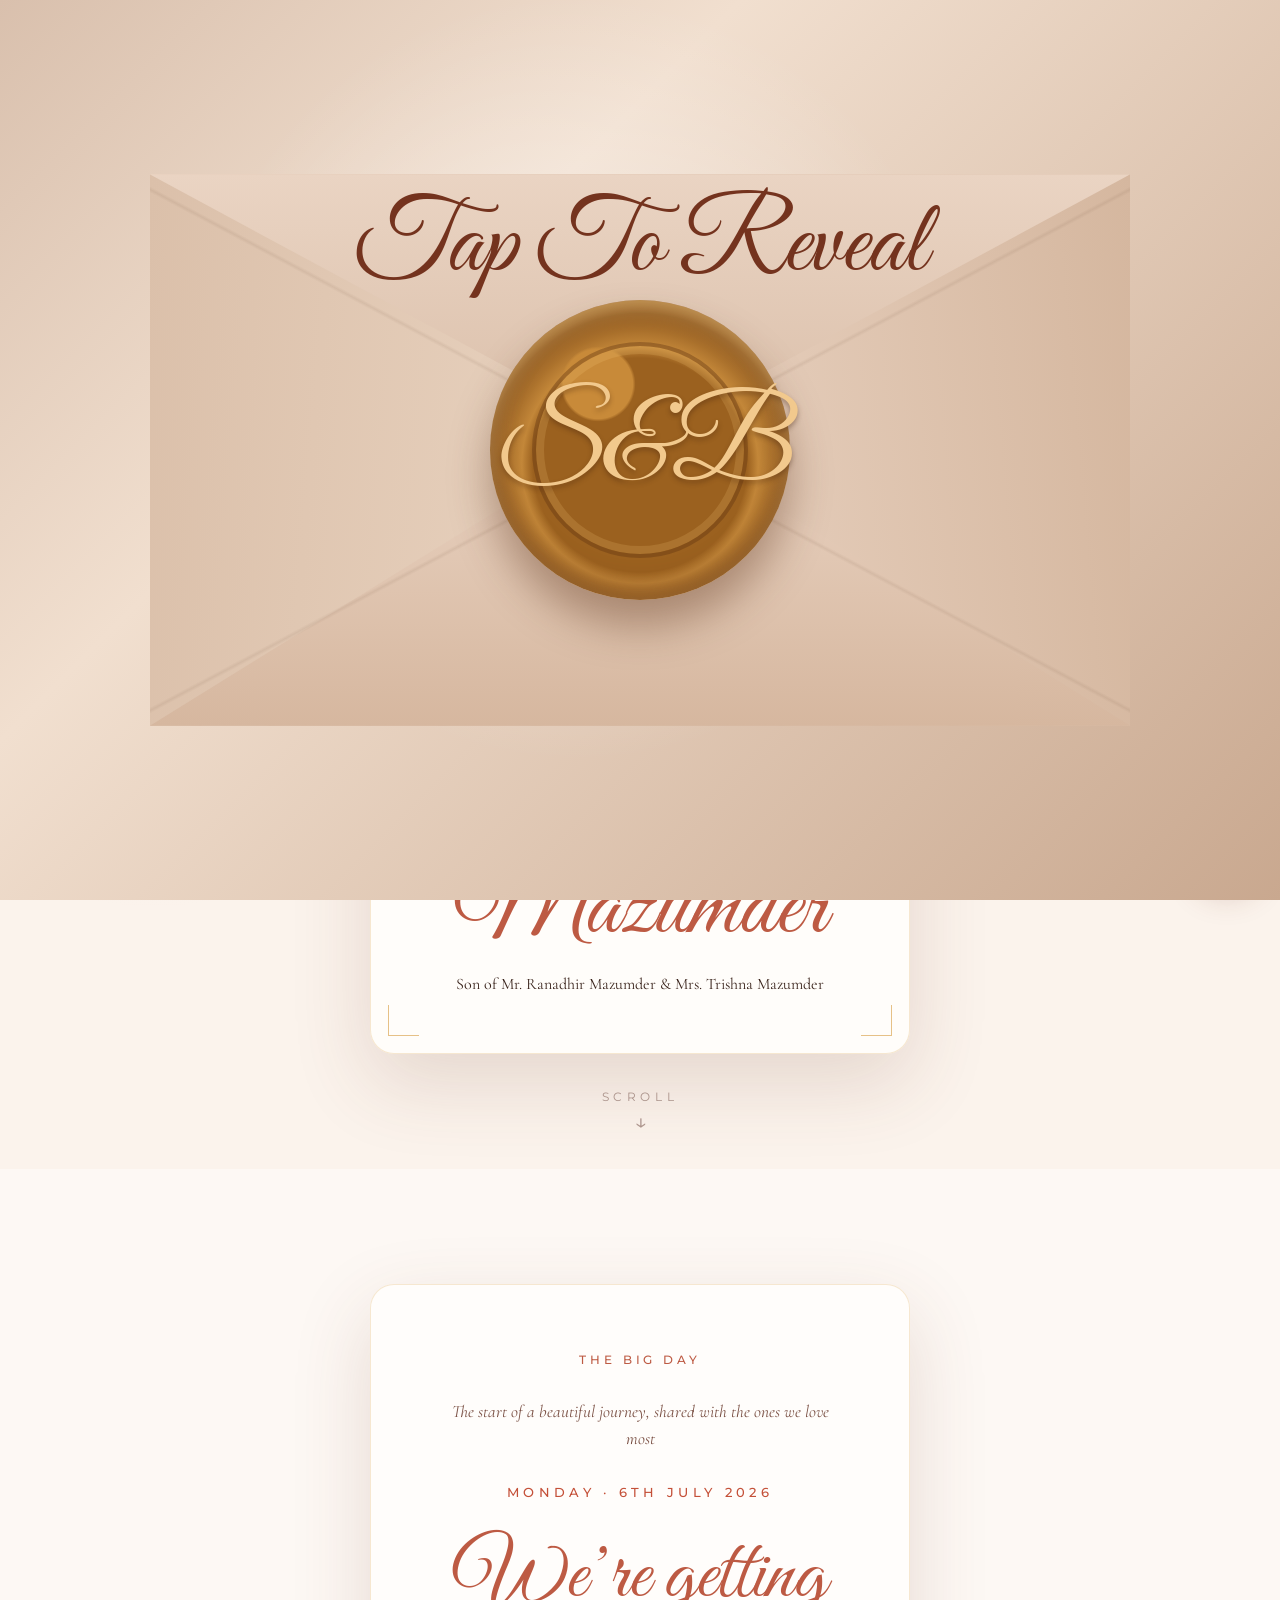
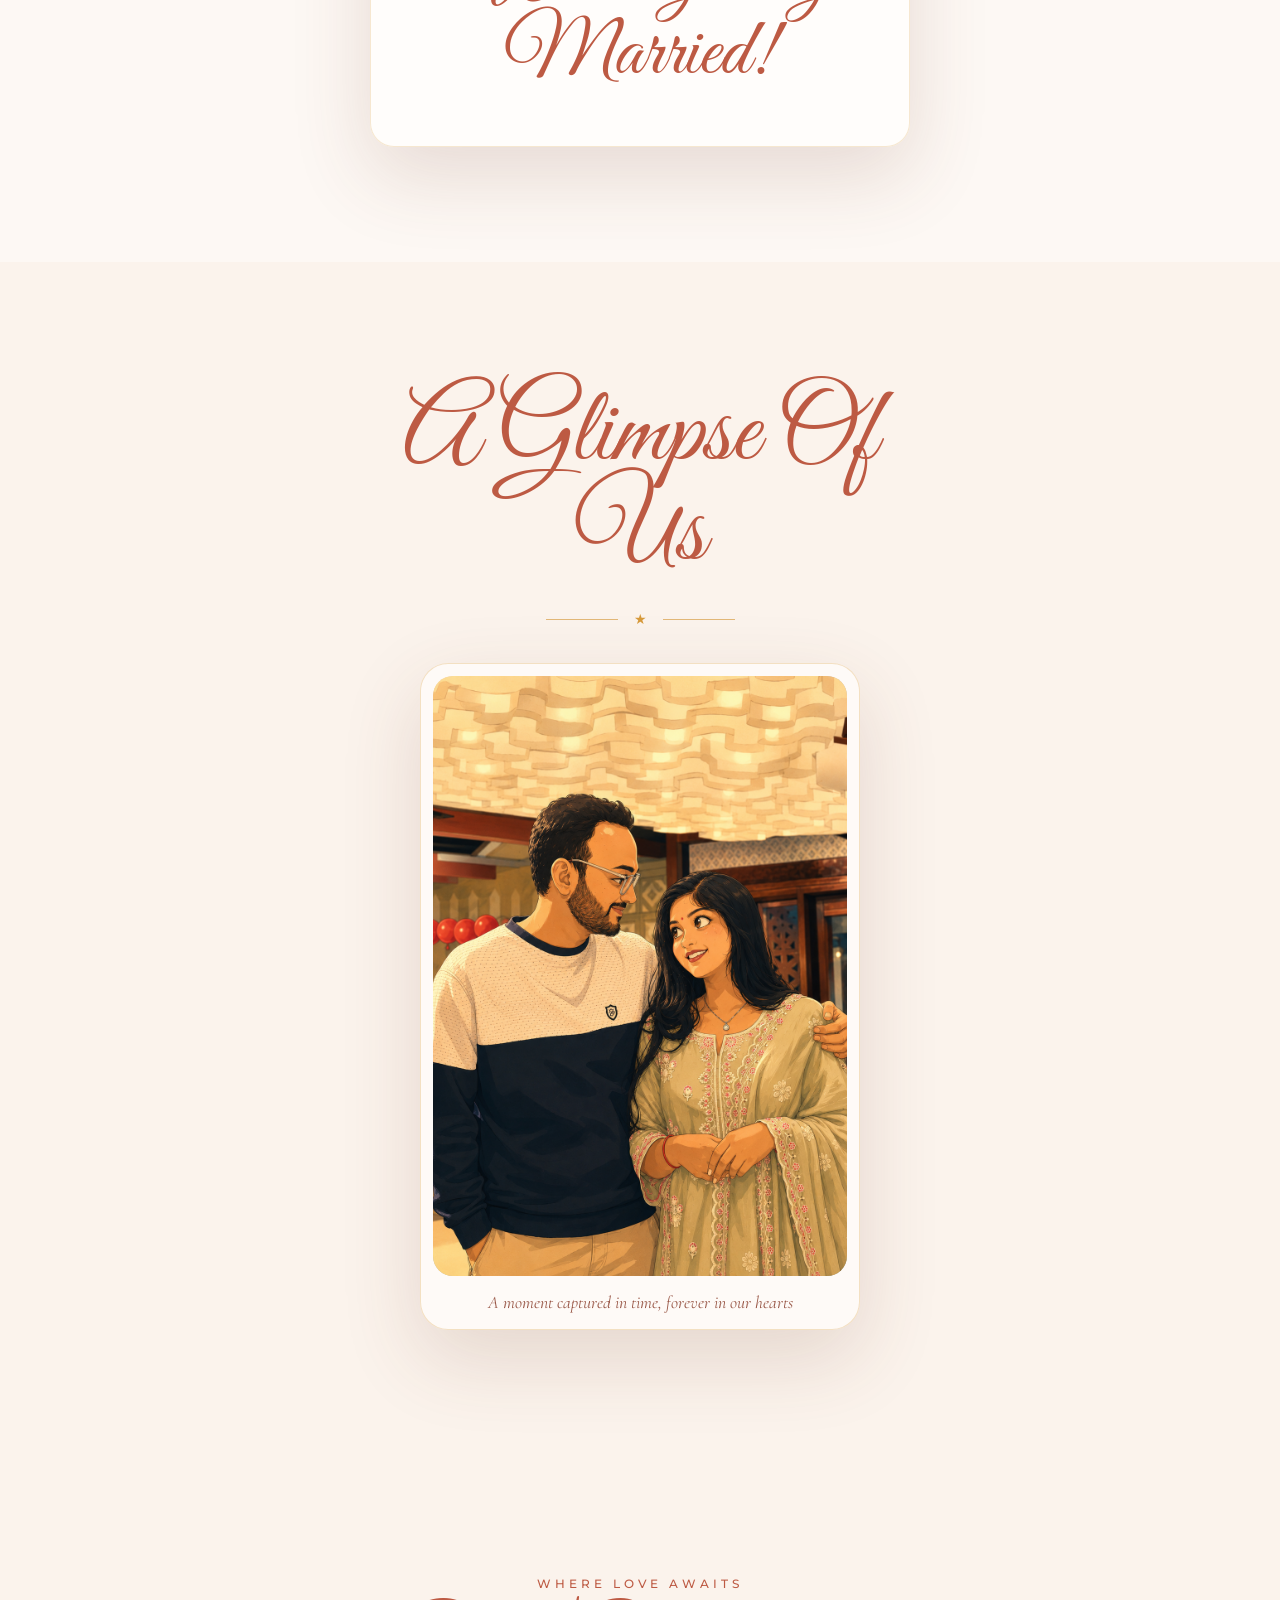
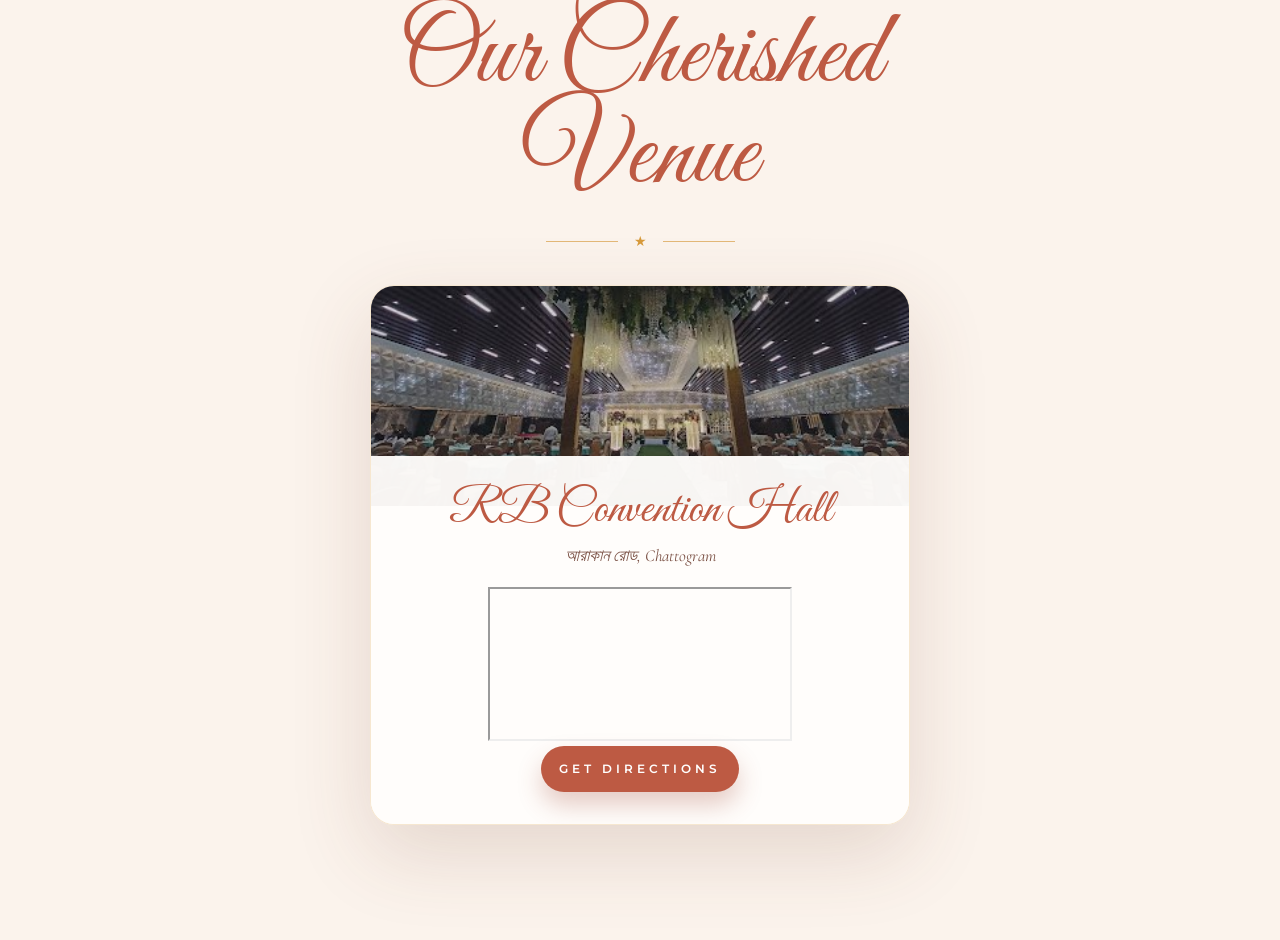
==== commit 153100b8: "Update index.html" ====
--- a/index.html
+++ b/index.html
@@ -63,20 +63,12 @@
 
         <section class="panel moments-panel" aria-label="Photo slideshow">
           <div class="section-heading">
-            <p class="eyebrow">\</p>
             <h2>A Glimpse Of<br />Us</h2>
             <span class="divider">★</span>
           </div>
           <figure class="photo-frame">
             <div class="slide-stack" id="slideStack">
               <img src="assets/photo-1.jpg" alt="Couple memory 1" />
-              <img src="assets/photo-2.jpg" alt="Couple memory 2" />
-              <img src="assets/photo-3.jpg" alt="Couple memory 3" />
-              <img src="assets/photo-4.jpg" alt="Couple memory 4" />
-              <img src="assets/photo-5.jpg" alt="Couple memory 5" />
-              <img src="assets/photo-6.jpg" alt="Couple memory 6" />
-              <img src="assets/photo-7.jpg" alt="Couple memory 7" />
-              <img src="assets/photo-8.jpg" alt="Couple memory 8" />
             </div>
             <figcaption>A moment captured in time, forever in our hearts</figcaption>
           </figure>
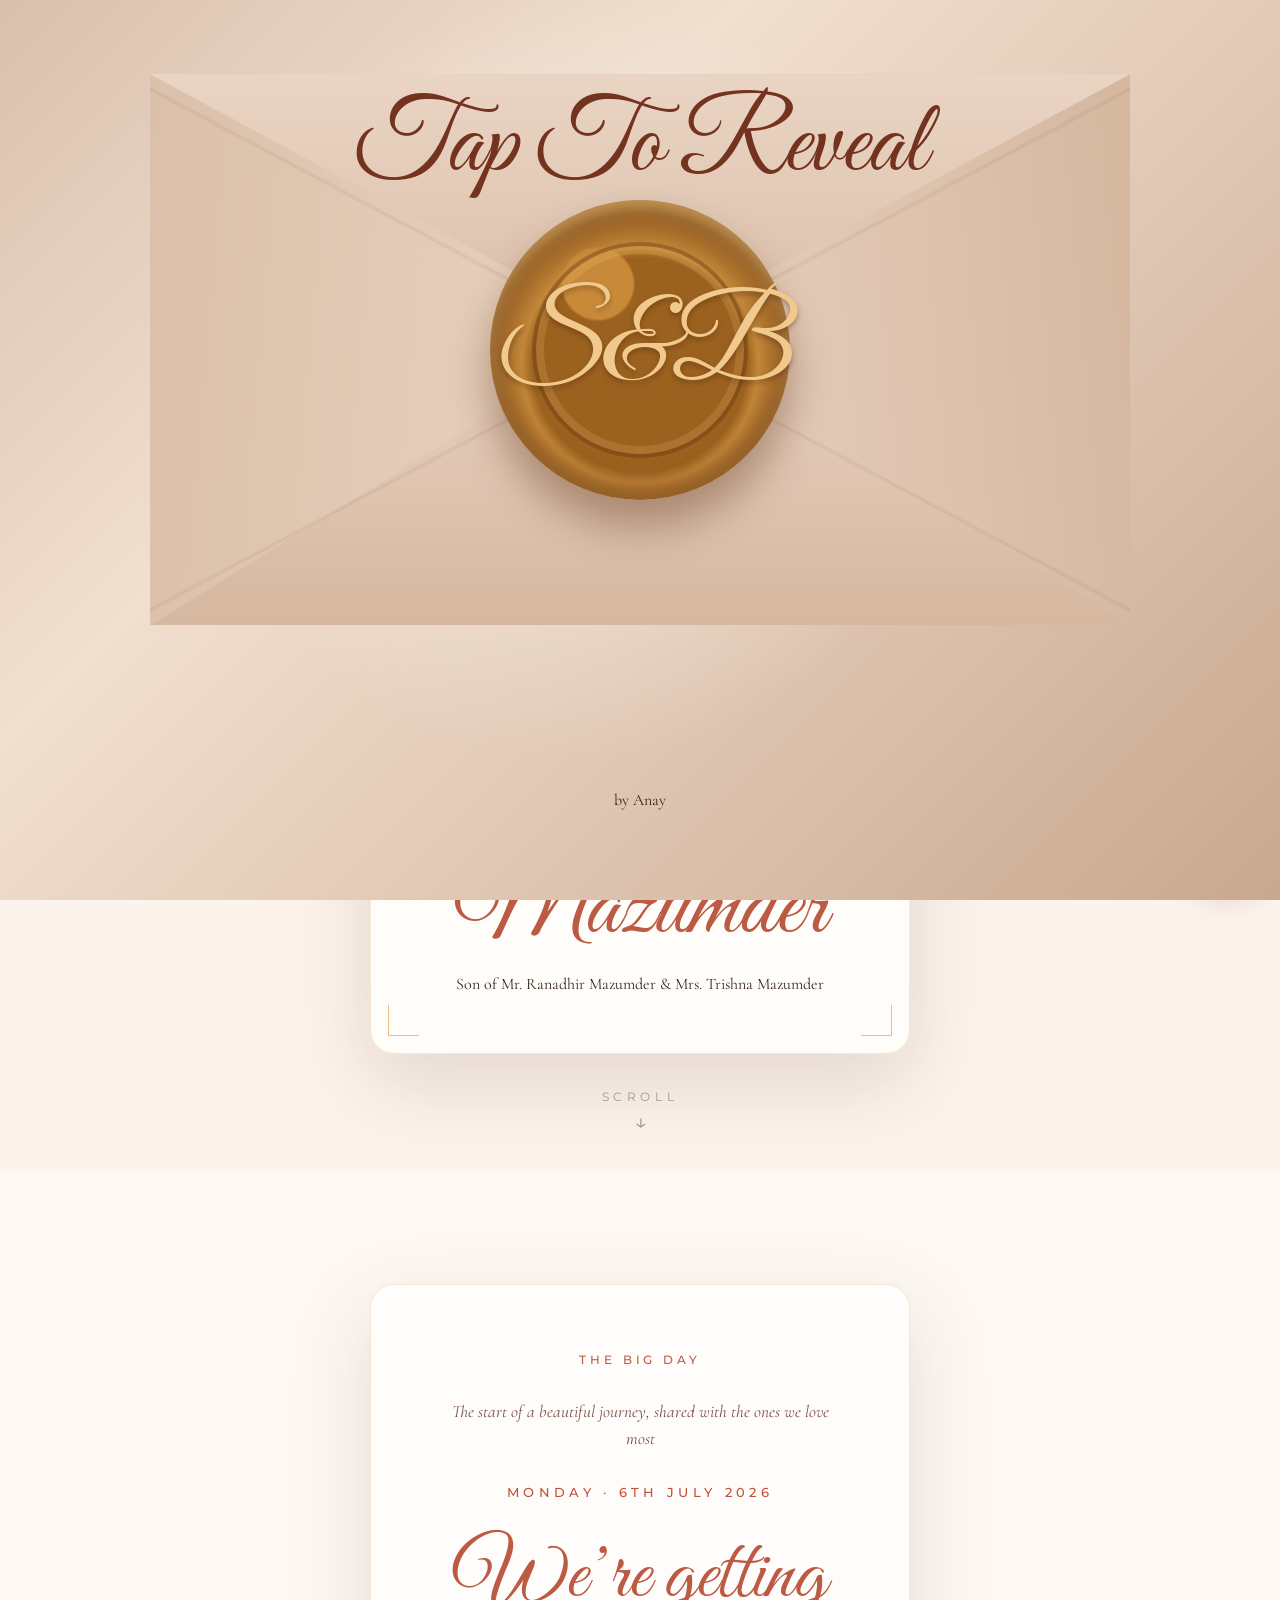
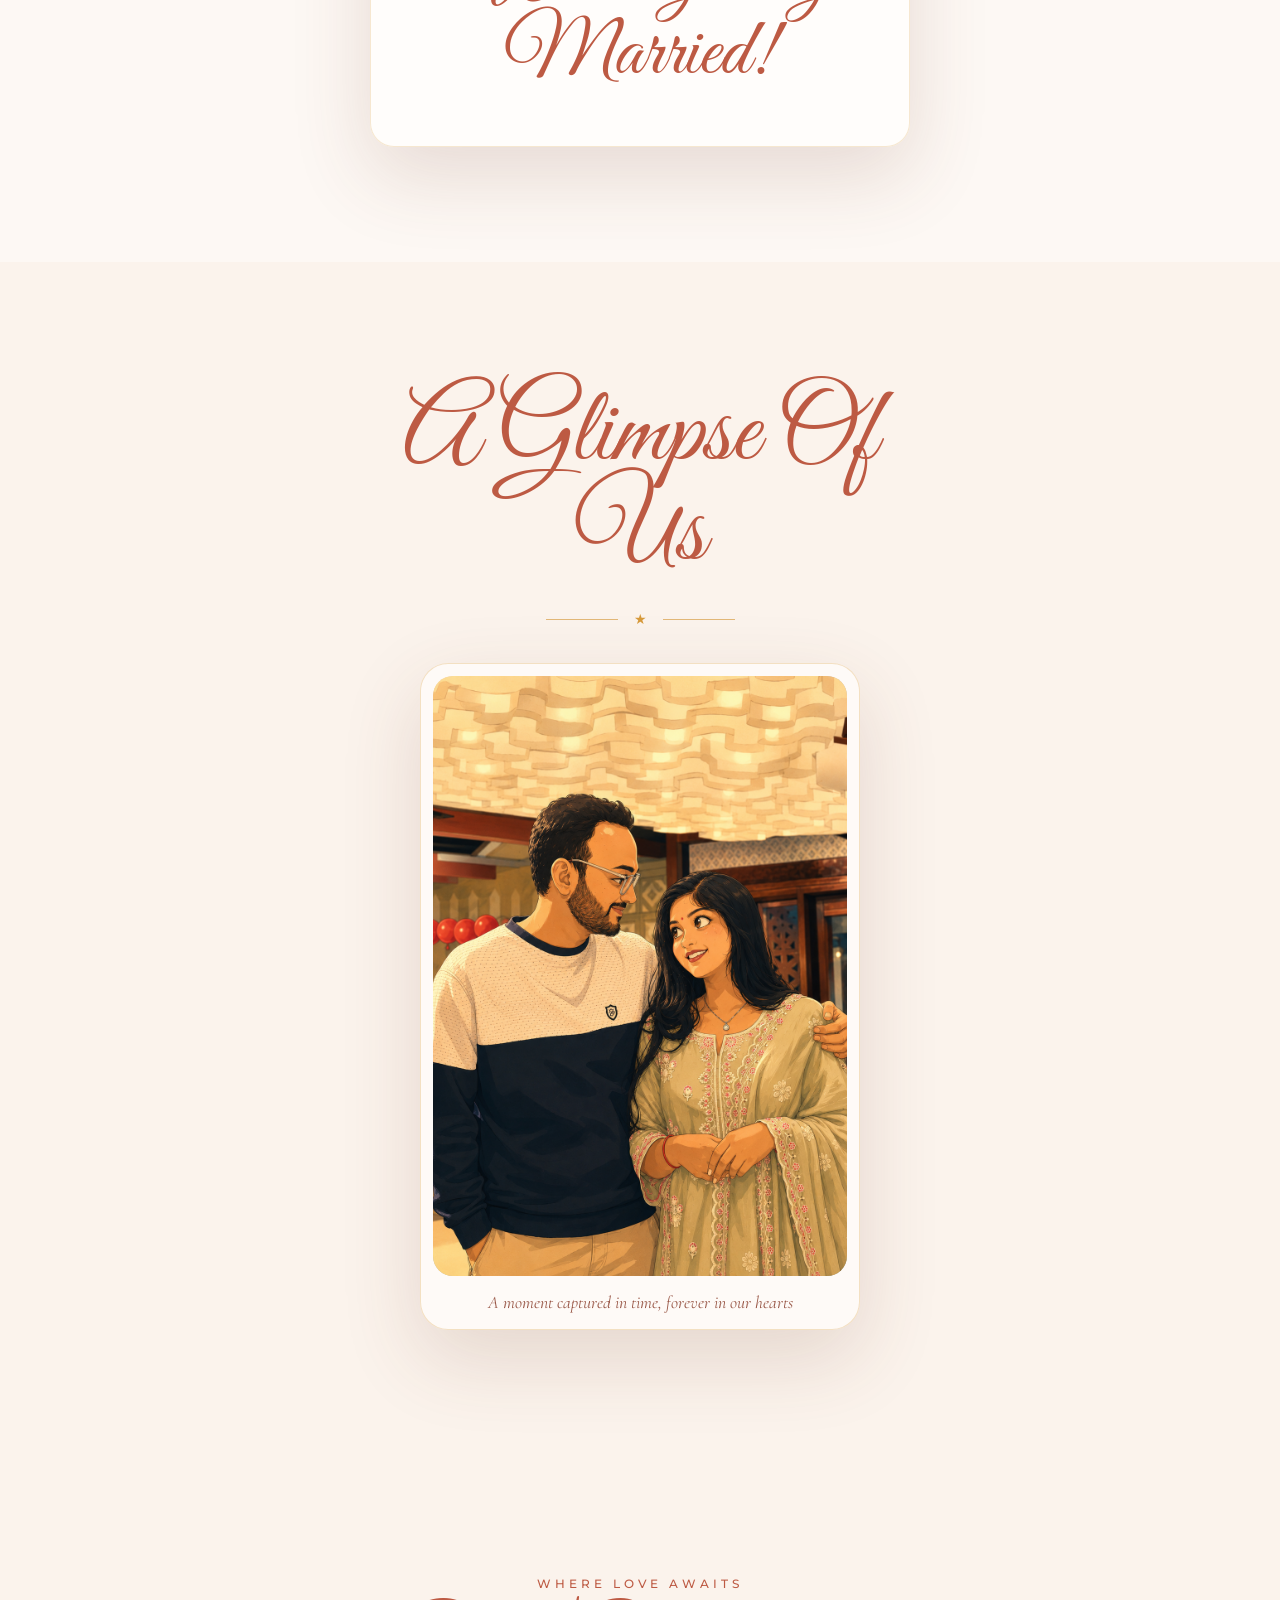
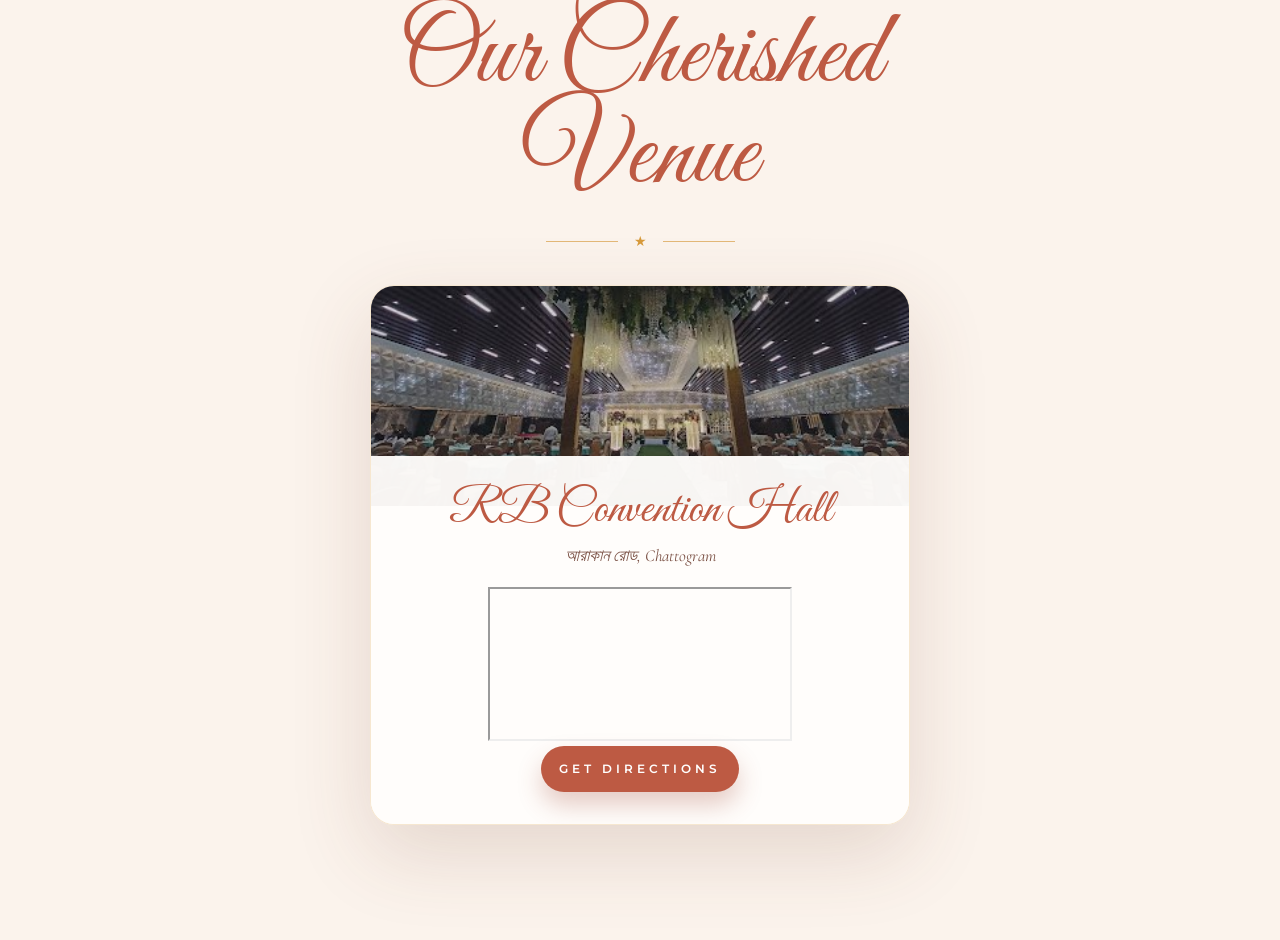
==== commit 00edc5f0: "Update index.html" ====
--- a/index.html
+++ b/index.html
@@ -28,6 +28,7 @@
             <div class="flap flap-bottom"></div>
           </div>
         </div>
+        <p class="creator-credit"> by Anay</p>
       </section>
 
       <section class="invitation-experience" id="invitationExperience" aria-label="Wedding invitation">
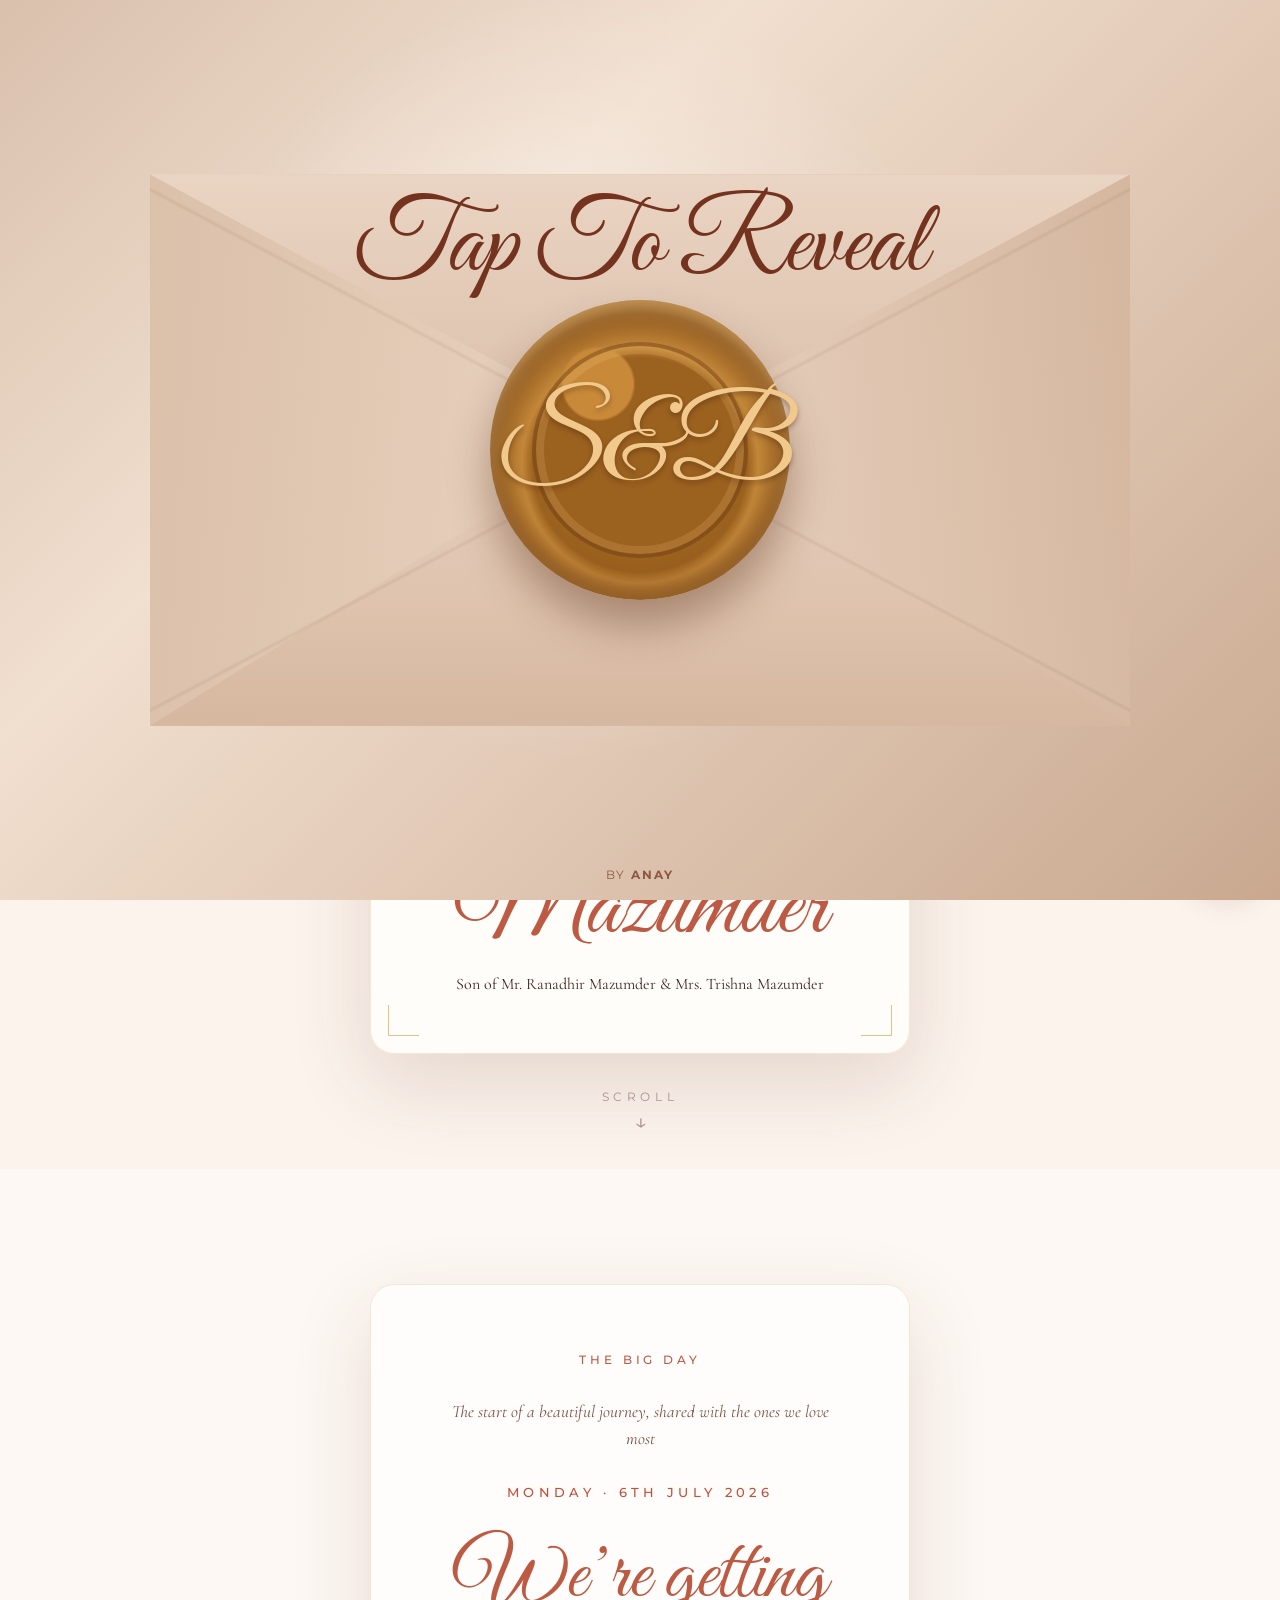
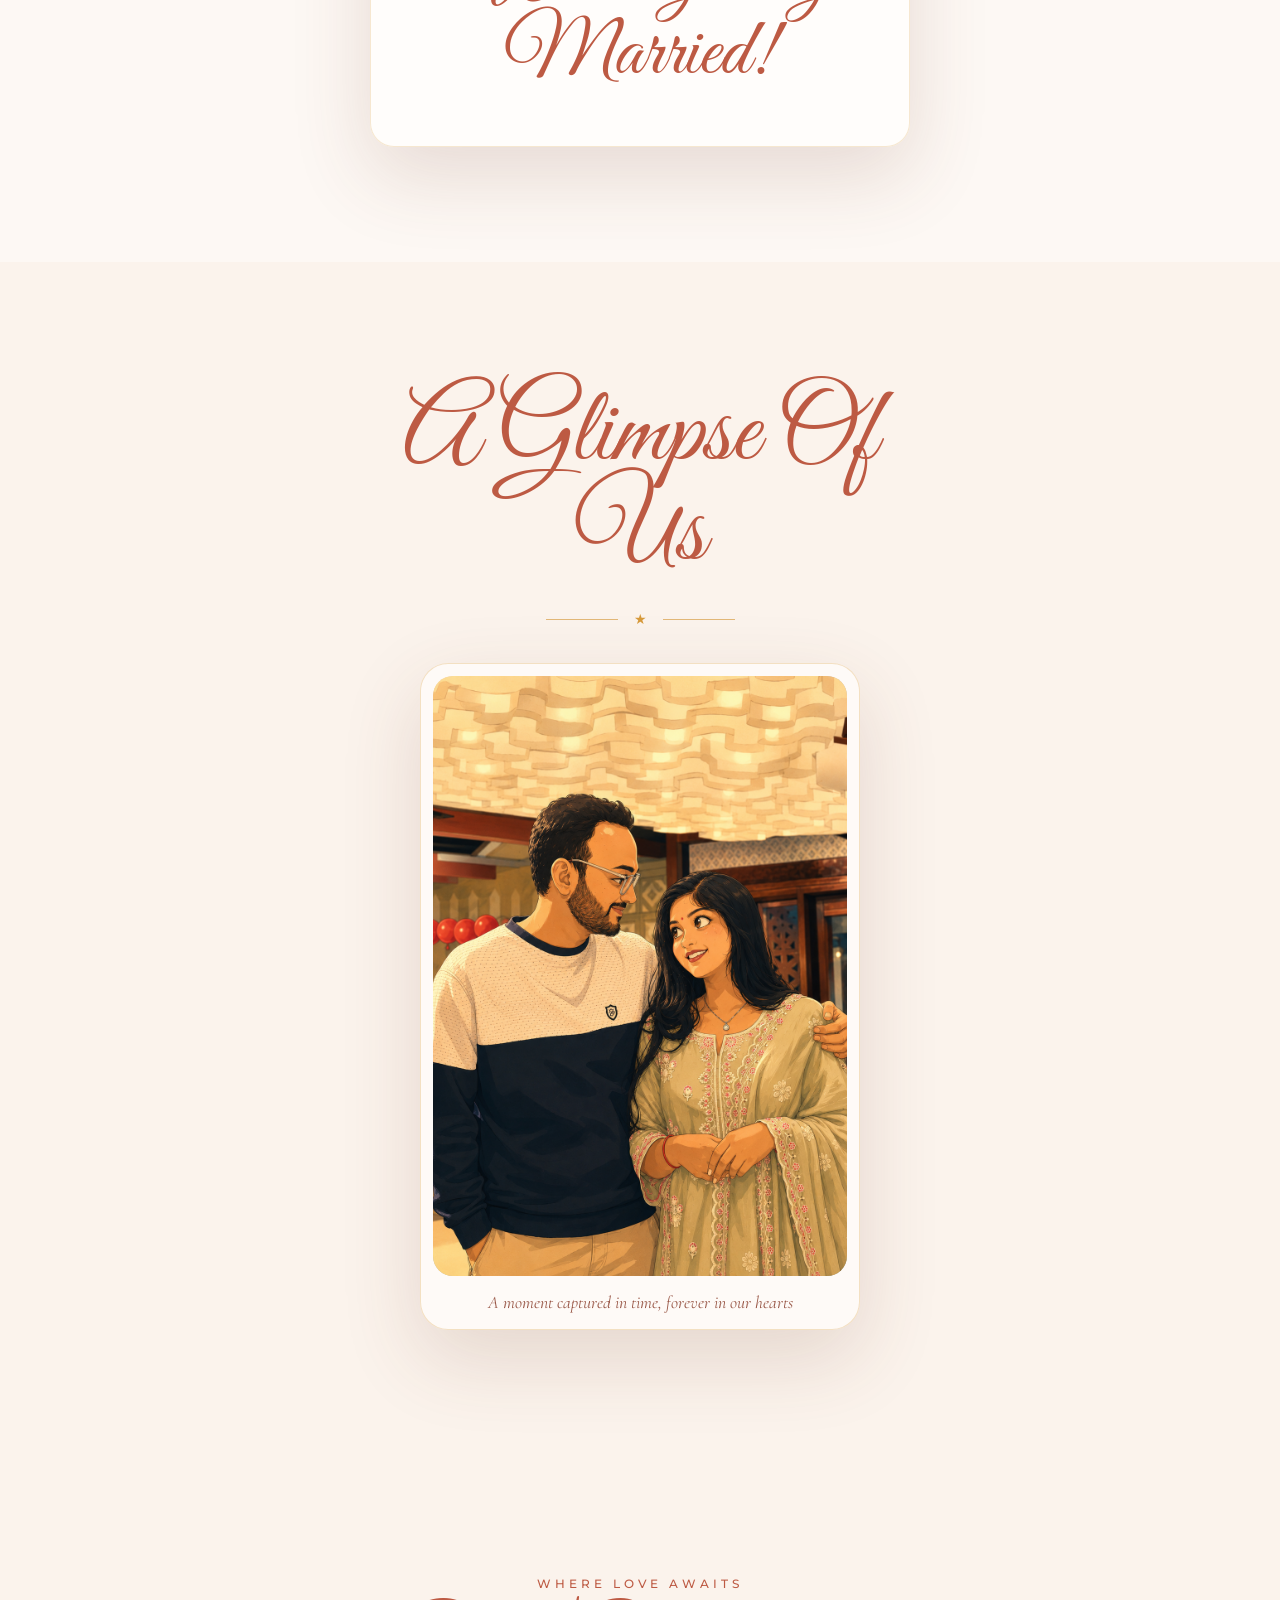
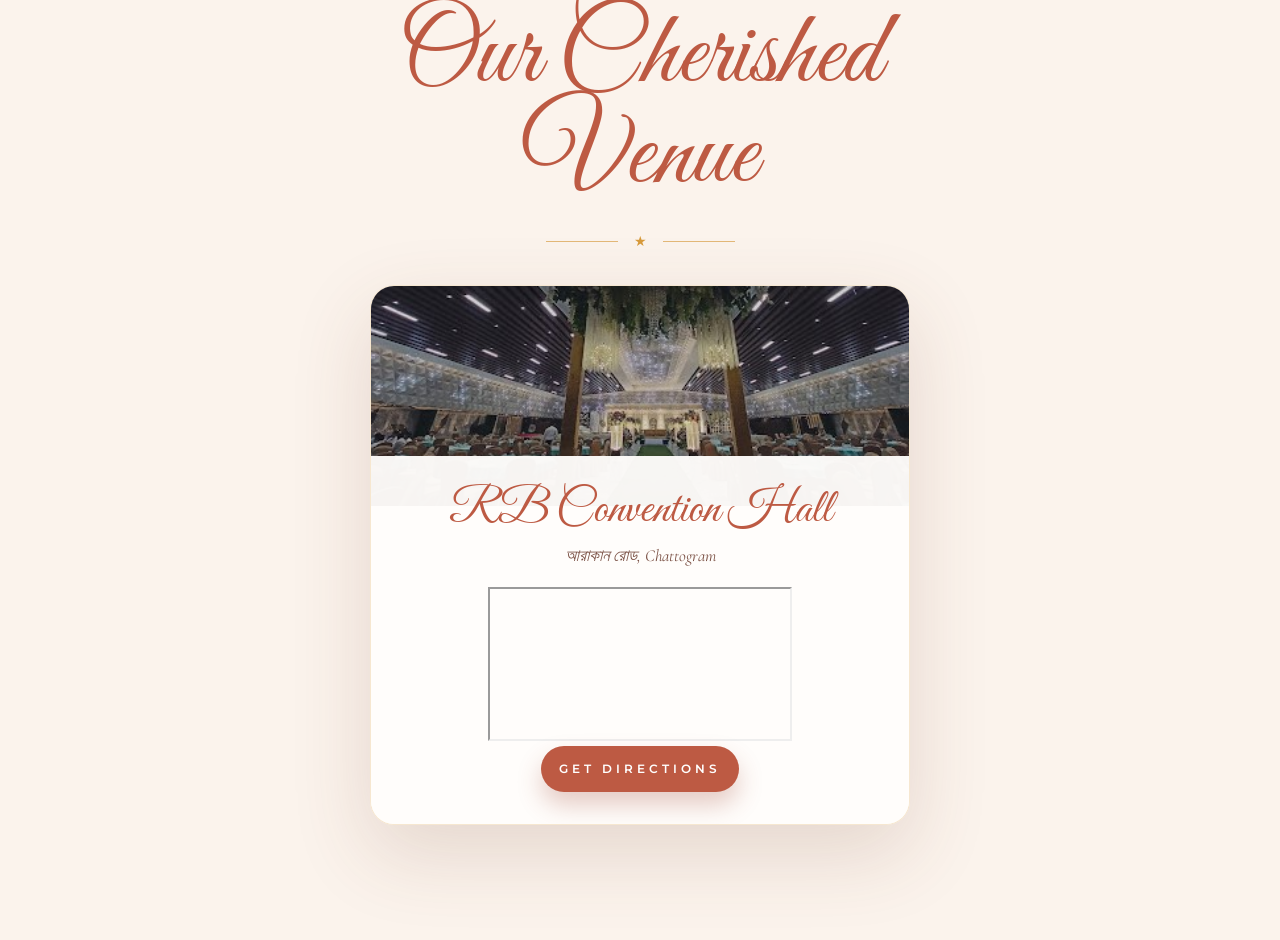
==== commit 8cfffec1: "Update index.html" ====
--- a/index.html
+++ b/index.html
@@ -28,7 +28,7 @@
             <div class="flap flap-bottom"></div>
           </div>
         </div>
-        <p class="creator-credit"> by Anay</p>
+        <p class="creator-credit"> by <span>Anay</span></p>
       </section>
 
       <section class="invitation-experience" id="invitationExperience" aria-label="Wedding invitation">
--- a/styles.css
+++ b/styles.css
@@ -845,3 +845,30 @@
     transition-duration: 1ms !important;
   }
 }
+
+.creator-credit {
+  position: fixed;
+  left: 50%;
+  bottom: 18px;
+  z-index: 30;
+  transform: translateX(-50%);
+  margin: 0;
+  width: max-content;
+  max-width: 90vw;
+  color: rgba(116, 51, 30, 0.75);
+  font-family: Montserrat, Arial, sans-serif;
+  font-size: 0.72rem;
+  letter-spacing: 0.18em;
+  text-align: center;
+  text-transform: uppercase;
+}
+@media (max-width: 720px) {
+  .creator-credit {
+    bottom: 72px;
+    font-size: 0.66rem;
+    letter-spacing: 0.14em;
+  }
+}
+.creator-credit span {
+  font-weight: 700;
+}
